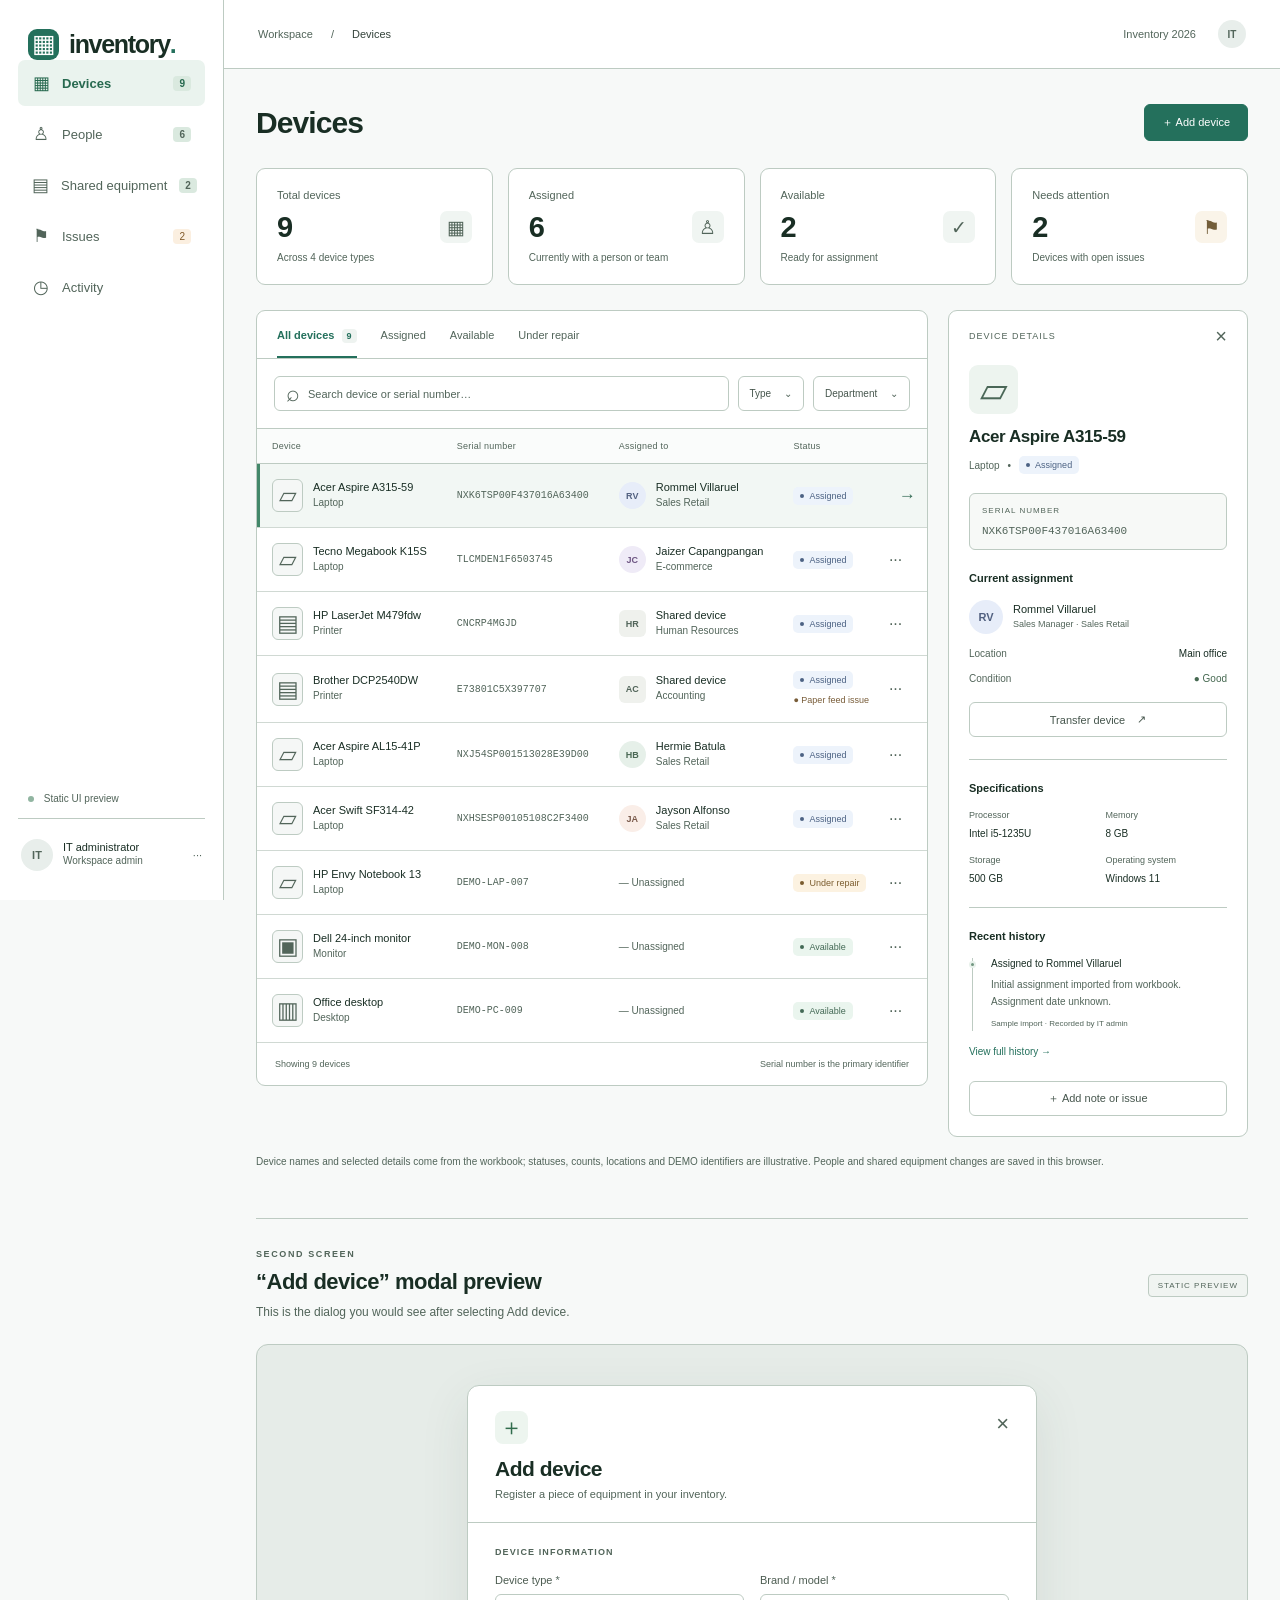
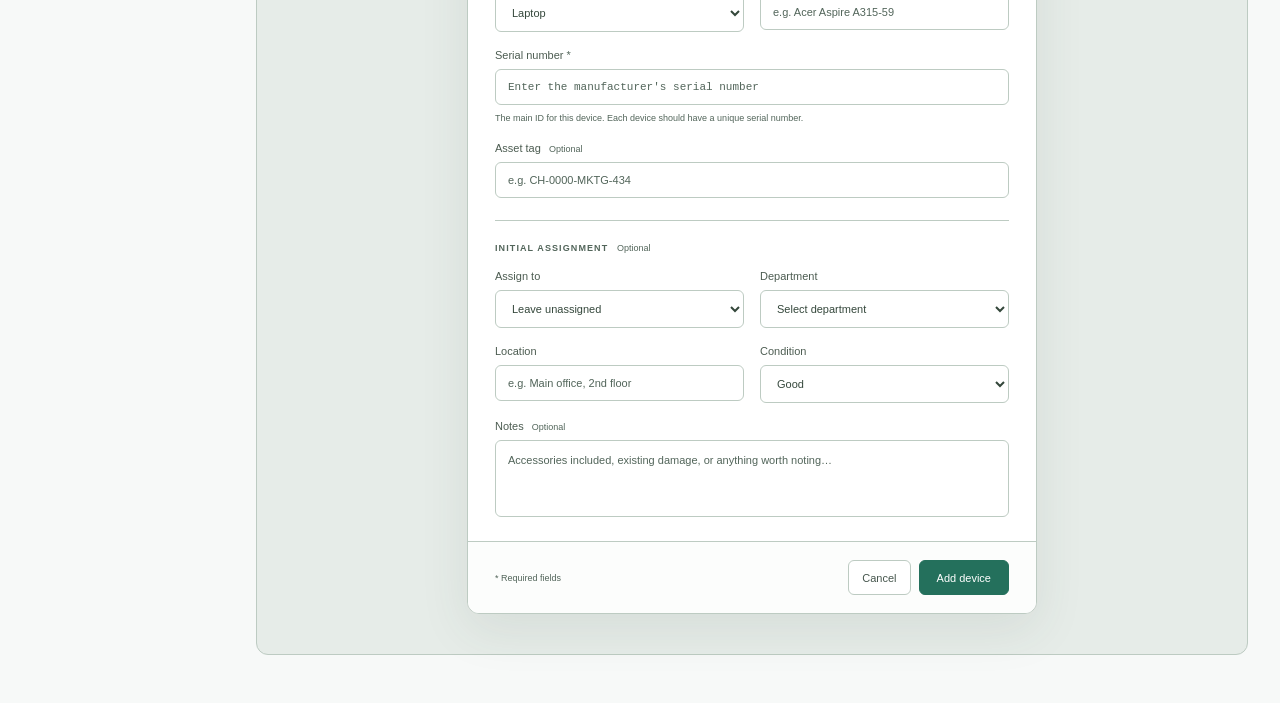
==== index.html @ c23efdb1 "first commit" ====
<!doctype html>
<html lang="en">
<head>
  <meta charset="utf-8">
  <meta name="viewport" content="width=device-width, initial-scale=1">
  <title>Inventory — UI mockup</title>
  <link rel="stylesheet" href="styles.css">
  <link rel="stylesheet" href="v2.css">
  <style>
    .nav-item{width:100%;border:0;background:transparent;text-align:left;font:inherit;cursor:pointer}.nav-item.active{background:#eaf3ee}.app-view[hidden]{display:none!important}.interactive{cursor:pointer}.person-card{cursor:pointer}.person-card:hover{background:#f7faf8}.directory-filters button{border:0;background:transparent;cursor:pointer}.person-workspace .tab{border:0;background:transparent;font:inherit;cursor:pointer}.equipment-table td{vertical-align:middle}.shared-page .inventory-panel{margin-top:20px}.shared-intro{display:flex;align-items:center;justify-content:space-between;gap:20px;margin-bottom:22px}.shared-intro h1{margin-bottom:6px}.shared-intro p{font-size:12px;color:var(--muted)}.toast{position:fixed;right:24px;bottom:24px;background:#193a2b;color:white;border-radius:8px;padding:12px 18px;box-shadow:0 8px 24px #182c2229;z-index:50}.modal-backdrop{position:fixed;inset:0;background:#14251c88;display:grid;place-items:center;padding:20px;z-index:40;overflow:auto}.modal-backdrop[hidden]{display:none}.modal-backdrop .modal{max-height:calc(100vh - 40px);overflow:auto}.modal select,.modal input,.modal textarea{color:#34473b}.empty-state{padding:38px;text-align:center;color:var(--muted);font-size:12px}.people-version .stats{margin-bottom:25px}.equipment-row-actions{white-space:nowrap}.person-workspace .bundle-heading{min-height:57px}@media(max-width:600px){.shared-intro{align-items:flex-start;flex-wrap:wrap}.modal-backdrop{padding:10px}.toast{left:16px;right:16px;bottom:16px;text-align:center}}
  </style>
</head>
<body>
  <div class="app-shell">
    <aside class="sidebar">
      <div class="brand"><span class="brand-icon">▦</span> inventory<span class="brand-dot">.</span></div>
      <nav aria-label="Mock navigation">
        <button class="nav-item active" data-view="devices"><span>▦</span> Devices <b>9</b></button>
        <button class="nav-item" data-view="people"><span>♙</span> People <b id="nav-people-count">6</b></button>
        <button class="nav-item" data-view="shared"><span>▤</span> Shared equipment <b>2</b></button>
        <button class="nav-item" data-view="issues"><span>⚑</span> Issues <i>2</i></button>
        <button class="nav-item" data-view="activity"><span>◷</span> Activity</button>
      </nav>
      <div class="sidebar-bottom"><div class="preview-badge"><span></span> Static UI preview</div><div class="profile"><span class="avatar">IT</span><div>IT administrator<small>Workspace admin</small></div><span class="ellipsis">···</span></div></div>
    </aside>

    <main>
      <header class="topbar"><span>Workspace <span class="slash">/</span> <strong id="breadcrumb">Devices</strong></span><span class="topbar-note">Inventory 2026 <span class="small-avatar">IT</span></span></header>
      <div class="page-content app-view" id="devices-view">
        <div class="page-heading"><div><h1>Devices</h1></div><button class="button primary" type="button">＋ Add device</button></div>

        <div class="stats">
          <div class="stat"><span>Total devices</span><strong>9 <span class="stat-icon">▦</span></strong><small>Across 4 device types</small></div>
          <div class="stat"><span>Assigned</span><strong>6 <span class="stat-icon">♙</span></strong><small>Currently with a person or team</small></div>
          <div class="stat"><span>Available</span><strong>2 <span class="stat-icon">✓</span></strong><small>Ready for assignment</small></div>
          <div class="stat"><span>Needs attention</span><strong>2 <span class="stat-icon attention">⚑</span></strong><small>Devices with open issues</small></div>
        </div>

        <div class="inventory-layout">
          <section class="inventory-panel" aria-label="Device inventory">
            <div class="panel-tabs"><span class="tab selected">All devices <b>9</b></span><span class="tab">Assigned</span><span class="tab">Available</span><span class="tab">Under repair</span></div>
            <div class="toolbar"><div class="search"><span>⌕</span><input aria-label="Search devices" placeholder="Search device or serial number…"></div><button class="button filter" type="button">Type <span>⌄</span></button><button class="button filter" type="button">Department <span>⌄</span></button></div>
            <div class="table-scroll"><table><thead><tr><th>Device</th><th>Serial number</th><th>Assigned to</th><th>Status</th><th></th></tr></thead><tbody>
              <tr class="selected-row"><td><div class="device-cell"><span class="device-icon">▱</span><div>Acer Aspire A315-59<small>Laptop</small></div></div></td><td class="serial">NXK6TSP00F437016A63400</td><td><div class="person-cell"><span class="person-avatar blue">RV</span><div>Rommel Villaruel<small>Sales Retail</small></div></div></td><td><span class="status assigned">Assigned</span></td><td class="row-arrow">→</td></tr>
              <tr><td><div class="device-cell"><span class="device-icon">▱</span><div>Tecno Megabook K15S<small>Laptop</small></div></div></td><td class="serial">TLCMDEN1F6503745</td><td><div class="person-cell"><span class="person-avatar purple">JC</span><div>Jaizer Capangpangan<small>E-commerce</small></div></div></td><td><span class="status assigned">Assigned</span></td><td class="more">···</td></tr>
              <tr><td><div class="device-cell"><span class="device-icon">▤</span><div>HP LaserJet M479fdw<small>Printer</small></div></div></td><td class="serial">CNCRP4MGJD</td><td><div class="person-cell"><span class="person-avatar neutral">HR</span><div>Shared device<small>Human Resources</small></div></div></td><td><span class="status assigned">Assigned</span></td><td class="more">···</td></tr>
              <tr><td><div class="device-cell"><span class="device-icon">▤</span><div>Brother DCP2540DW<small>Printer</small></div></div></td><td class="serial">E73801C5X397707</td><td><div class="person-cell"><span class="person-avatar neutral">AC</span><div>Shared device<small>Accounting</small></div></div></td><td><span class="status assigned">Assigned</span><small class="issue-note">● Paper feed issue</small></td><td class="more">···</td></tr>
              <tr><td><div class="device-cell"><span class="device-icon">▱</span><div>Acer Aspire AL15-41P<small>Laptop</small></div></div></td><td class="serial">NXJ54SP001513028E39D00</td><td><div class="person-cell"><span class="person-avatar green">HB</span><div>Hermie Batula<small>Sales Retail</small></div></div></td><td><span class="status assigned">Assigned</span></td><td class="more">···</td></tr>
              <tr><td><div class="device-cell"><span class="device-icon">▱</span><div>Acer Swift SF314-42<small>Laptop</small></div></div></td><td class="serial">NXHSESP00105108C2F3400</td><td><div class="person-cell"><span class="person-avatar peach">JA</span><div>Jayson Alfonso<small>Sales Retail</small></div></div></td><td><span class="status assigned">Assigned</span></td><td class="more">···</td></tr>
              <tr><td><div class="device-cell"><span class="device-icon">▱</span><div>HP Envy Notebook 13<small>Laptop</small></div></div></td><td class="serial demo">DEMO-LAP-007</td><td class="unassigned">— Unassigned</td><td><span class="status repair">Under repair</span></td><td class="more">···</td></tr>
              <tr><td><div class="device-cell"><span class="device-icon">▣</span><div>Dell 24-inch monitor<small>Monitor</small></div></div></td><td class="serial demo">DEMO-MON-008</td><td class="unassigned">— Unassigned</td><td><span class="status available">Available</span></td><td class="more">···</td></tr>
              <tr><td><div class="device-cell"><span class="device-icon">▥</span><div>Office desktop<small>Desktop</small></div></div></td><td class="serial demo">DEMO-PC-009</td><td class="unassigned">— Unassigned</td><td><span class="status available">Available</span></td><td class="more">···</td></tr>
            </tbody></table></div>
            <div class="table-footer"><span>Showing 9 devices</span><span>Serial number is the primary identifier</span></div>
          </section>

          <aside class="detail-panel" aria-label="Selected device preview">
            <div class="detail-top"><span>DEVICE DETAILS</span><span>×</span></div>
            <div class="large-device-icon">▱</div><h2>Acer Aspire A315-59</h2><div class="detail-type">Laptop <span>•</span> <span class="status assigned">Assigned</span></div>
            <div class="serial-card"><span>SERIAL NUMBER</span><strong>NXK6TSP00F437016A63400</strong></div>
            <div class="detail-section"><h3>Current assignment</h3><div class="person-cell"><span class="person-avatar blue large">RV</span><div>Rommel Villaruel<small>Sales Manager · Sales Retail</small></div></div><div class="detail-meta"><span>Location</span><strong>Main office</strong></div><div class="detail-meta"><span>Condition</span><strong class="good-condition">● Good</strong></div><button class="button full" type="button">Transfer device <span>↗</span></button></div>
            <div class="detail-section"><h3>Specifications</h3><div class="specs"><div><span>Processor</span><strong>Intel i5-1235U</strong></div><div><span>Memory</span><strong>8 GB</strong></div><div><span>Storage</span><strong>500 GB</strong></div><div><span>Operating system</span><strong>Windows 11</strong></div></div></div>
            <div class="detail-section history"><h3>Recent history</h3><div class="timeline-item"><span class="timeline-dot"></span><strong>Assigned to Rommel Villaruel</strong><p>Initial assignment imported from workbook.<br>Assignment date unknown.</p><small>Sample import · Recorded by IT admin</small></div><button class="text-button" type="button">View full history →</button></div>
            <div class="detail-actions"><button class="button full" type="button">＋ Add note or issue</button></div>
          </aside>
        </div>
        <p class="mockup-note">Device names and selected details come from the workbook; statuses, counts, locations and DEMO identifiers are illustrative. People and shared equipment changes are saved in this browser.</p>

        <section class="modal-preview" aria-labelledby="preview-heading">
          <div class="preview-heading"><div><div class="eyebrow">SECOND SCREEN</div><h2 id="preview-heading">“Add device” modal preview</h2><p>This is the dialog you would see after selecting Add device.</p></div><span class="preview-tag">STATIC PREVIEW</span></div>
          <div class="modal-stage">
            <section class="modal" role="dialog" aria-labelledby="modal-title">
              <div class="modal-header"><div><span class="modal-icon">＋</span><h2 id="modal-title">Add device</h2><p>Register a piece of equipment in your inventory.</p></div><button class="close-button" type="button" aria-label="Close preview">×</button></div>
              <div class="modal-body">
                <div class="form-section-label">DEVICE INFORMATION</div>
                <div class="field-row"><label>Device type <span class="required">*</span><select><option selected>Laptop</option><option>Desktop</option><option>Monitor</option><option>Printer</option><option>Keyboard</option><option>Mouse</option><option>Other</option></select></label><label>Brand / model <span class="required">*</span><input placeholder="e.g. Acer Aspire A315-59"></label></div>
                <label>Serial number <span class="required">*</span><input class="serial-input" placeholder="Enter the manufacturer's serial number"><small>The main ID for this device. Each device should have a unique serial number.</small></label>
                <label>Asset tag <span class="optional">Optional</span><input placeholder="e.g. CH-0000-MKTG-434"></label>
                <div class="form-divider"></div><div class="form-section-label">INITIAL ASSIGNMENT <span class="optional">Optional</span></div>
                <div class="field-row"><label>Assign to<select><option selected>Leave unassigned</option><option>Employee</option><option>Shared department device</option></select></label><label>Department<select><option selected>Select department</option><option>Human Resources</option><option>Accounting</option><option>Sales Retail</option><option>Marketing</option></select></label></div>
                <div class="field-row"><label>Location<input placeholder="e.g. Main office, 2nd floor"></label><label>Condition<select><option selected>Good</option><option>Needs attention</option><option>Faulty</option><option>Unknown</option></select></label></div>
                <label>Notes <span class="optional">Optional</span><textarea rows="3" placeholder="Accessories included, existing damage, or anything worth noting…"></textarea></label>
              </div>
              <div class="modal-footer"><span><span class="required">*</span> Required fields</span><div><button class="button" type="button">Cancel</button><button class="button primary" type="button">Add device</button></div></div>
            </section>
          </div>
        </section>
      </div>
      <div class="page-content app-view people-version" id="people-view" hidden>
        <div class="stats" id="people-stats"></div>
        <div class="people-layout">
          <section class="directory" aria-label="People directory">
            <div class="directory-heading"><h2>People</h2><span class="count-badge" id="people-count"></span><button class="button primary" id="add-person" type="button">＋ Add person</button></div>
            <div class="directory-search search"><span>⌕</span><input id="people-search" aria-label="Search people" placeholder="Search name or department…"></div>
            <div class="directory-filters"><button class="directory-filter selected" data-person-filter="all">All people</button><button class="directory-filter" data-person-filter="issues">With issues <b id="issue-count">0</b></button><select class="department-filter" id="department-filter" aria-label="Filter by department"><option value="">All departments</option></select></div>
            <div class="person-list" id="person-list"></div><div class="directory-footer" id="directory-footer"></div>
          </section>
          <section class="person-workspace" id="person-workspace" aria-labelledby="person-name"></section>
        </div>
        <div class="other-equipment interactive" role="button" tabindex="0" data-view-link="shared"><span class="other-icon">▦</span><div><strong>Equipment without an individual holder</strong><p>Shared printers belong to departments. Spare devices stay in the unassigned pool.</p></div><span class="other-count">2 shared <span>·</span> 3 unassigned &nbsp; →</span></div>
      </div>
      <div class="page-content app-view shared-page" id="shared-view" hidden>
        <div class="shared-intro"><div><h1>Shared equipment</h1><p>Equipment assigned to a department for team use.</p></div><button class="button primary" type="button" id="add-shared">＋ Add shared device</button></div>
        <div class="stats" id="shared-stats"></div>
        <section class="inventory-panel" aria-label="Shared equipment inventory"><div class="panel-tabs"><span class="tab selected">All shared equipment <b id="shared-total"></b></span><span class="tab">Printers</span></div><div class="toolbar"><div class="search"><span>⌕</span><input id="shared-search" aria-label="Search shared equipment" placeholder="Search device or serial number…"></div><select class="button filter" id="shared-department"><option value="">All departments</option></select></div><div class="table-scroll"><table><thead><tr><th>Device</th><th>Serial number</th><th>Department</th><th>Location</th><th>Status</th><th></th></tr></thead><tbody id="shared-table"></tbody></table></div><div class="table-footer"><span id="shared-footer"></span><span>Each shared item keeps its own serial number and history</span></div></section>
      </div>
      <div class="page-content app-view" id="issues-view" hidden><div class="page-heading"><div><h1>Issues</h1><p>Open equipment issues across the workspace.</p></div></div><section class="inventory-panel"><div class="table-scroll"><table><thead><tr><th>Device</th><th>Assigned to</th><th>Issue</th><th>Status</th></tr></thead><tbody id="issues-table"></tbody></table></div></section></div>
      <div class="page-content app-view" id="activity-view" hidden><div class="page-heading"><div><h1>Activity</h1><p>Recent changes recorded in this workspace.</p></div></div><section class="inventory-panel" style="padding:24px" id="activity-list"></section></div>
    </main>
  </div>
  <div class="modal-backdrop" id="dialog" hidden><section class="modal" role="dialog" aria-modal="true" aria-labelledby="dialog-title"><div class="modal-header"><div><span class="modal-icon">＋</span><h2 id="dialog-title"></h2><p id="dialog-subtitle"></p></div><button class="close-button" type="button" aria-label="Close">×</button></div><form id="dialog-form"><div class="modal-body" id="dialog-fields"></div><div class="modal-footer"><span><span class="required">*</span> Required fields</span><div><button class="button cancel-dialog" type="button">Cancel</button><button class="button primary" id="dialog-submit" type="submit">Save</button></div></div></form></section></div>
  <div class="toast" id="toast" hidden></div>
  <script>
  (()=>{
    const seed=[
      {id:'p1',name:'Sharina Joy Tuazon',role:'Graphic Artist',department:'Sales Food Service',location:'Main office',devices:[{name:'Desktop system unit',type:'Desktop',serial:'DEMO-PC-001',tag:'CH-0000-MKTG-434',condition:'Good',spec:'Intel i7-10700 · 32 GB RAM · 1.5 TB'},{name:'View Plus monitor',type:'Monitor',serial:'DEMO-MON-001',tag:'CH-0000-MKTG-396',condition:'Good',spec:'18-inch · Primary display'},{name:'View Plus monitor',type:'Monitor',serial:'DEMO-MON-002',tag:'CH-0000-MKTG-436',condition:'Good',spec:'18-inch · Second display'},{name:'A4Tech keyboard',type:'Keyboard',serial:'DEMO-KB-001',tag:'CH-0000-MKTG-438',condition:'Good',spec:'Workstation accessory'},{name:'A4Tech mouse',type:'Mouse',serial:'DEMO-MOUSE-001',tag:'CH-0000-MKTG-204',condition:'Good',spec:'Workstation accessory'}],notes:[{title:'Dual-monitor setup',body:'Keep both displays with the design workstation when transferring the full setup.'}],history:['Design workstation assigned · 5 devices recorded under Sharina’s care. Imported assignment; original date unknown.']},
      {id:'p2',name:'Lea Kempis',role:'Marketing Assoc',department:'Sales Food Service',location:'Main office',devices:[{name:'Desktop system unit',type:'Desktop',serial:'DEMO-PC-002',condition:'Good',spec:'Desktop workstation'},{name:'View Plus monitor',type:'Monitor',serial:'DEMO-MON-003',condition:'Good',spec:'Primary display'},{name:'View Plus monitor',type:'Monitor',serial:'DEMO-MON-004',condition:'Good',spec:'Second display'}],notes:[],history:[]},
      {id:'p3',name:'Rommel Villaruel',role:'Sales Manager',department:'Sales Retail',location:'Main office',devices:[{name:'Acer Aspire A315-59',type:'Laptop',serial:'NXK6TSP00F437016A63400',condition:'Good',spec:'Intel i5-1235U · 8 GB · 500 GB'}],notes:[],history:['Acer Aspire A315-59 assigned · Assignment date unknown.']},
      {id:'p4',name:'Jaizer Capangpangan',role:'',department:'E-commerce',location:'Main office',devices:[{name:'Tecno Megabook K15S',type:'Laptop',serial:'TLCMDEN1F6503745',condition:'Needs attention',spec:'Laptop'}],notes:[],history:[]},
      {id:'p5',name:'Hermie Batula',role:'',department:'Sales Retail',location:'Main office',devices:[{name:'Acer Aspire AL15-41P',type:'Laptop',serial:'NXJ54SP001513028E39D00',condition:'Good',spec:'Laptop'},{name:'A4Tech mouse',type:'Mouse',serial:'DEMO-MOUSE-005',condition:'Needs attention',spec:'Workstation accessory'}],notes:[],history:[]},
      {id:'p6',name:'Gina Marie Ponze',role:'',department:'Sales Food Service',location:'Main office',devices:[],notes:[],history:[]}
    ];
    let state;try{state=JSON.parse(localStorage.getItem('inventory-ui-state'))||{people:seed,shared:[{name:'HP LaserJet M479fdw',type:'Printer',serial:'CNCRP4MGJD',department:'Human Resources',location:'Main office',condition:'Good'},{name:'Brother DCP2540DW',type:'Printer',serial:'E73801C5X397707',department:'Accounting',location:'Main office',condition:'Needs attention',issue:'Paper feed issue'}],activity:[]}}catch{state={people:seed,shared:[],activity:[]}};
    const $=s=>document.querySelector(s), esc=s=>String(s||'').replace(/[&<>"']/g,c=>({'&':'&amp;','<':'&lt;','>':'&gt;','"':'&quot;',"'":'&#39;'}[c])), initials=n=>n.split(/\s+/).map(x=>x[0]).join('').slice(0,2).toUpperCase(), colors=['purple','blue','green','peach','blue','neutral'];let selected=state.people[0]?.id||null, tab='Equipment', issueFilter=false;
    function save(){localStorage.setItem('inventory-ui-state',JSON.stringify(state))}function log(msg){state.activity.unshift(msg);state.activity=state.activity.slice(0,30);save()}function notify(msg){const t=$('#toast');t.textContent=msg;t.hidden=false;clearTimeout(notify.timer);notify.timer=setTimeout(()=>t.hidden=true,2600)}
    function go(name){document.querySelectorAll('.app-view').forEach(v=>v.hidden=v.id!==name+'-view');document.querySelectorAll('.nav-item').forEach(n=>n.classList.toggle('active',n.dataset.view===name));$('#breadcrumb').textContent=({devices:'Devices',people:'People',shared:'Shared equipment',issues:'Issues',activity:'Activity'})[name]||name; if(name==='people')renderPeople();if(name==='shared')renderShared();if(name==='issues')renderIssues();if(name==='activity')renderActivity();}
    function stats(target,values){$(target).innerHTML=values.map(v=>`<div class="stat"><span>${v[0]}</span><strong>${v[1]} <span class="stat-icon">${v[2]}</span></strong><small>${v[3]}</small></div>`).join('')}
    function current(){return state.people.find(p=>p.id===selected)||state.people[0]}
    function renderPeople(){const all=state.people,issues=all.filter(p=>p.devices.some(d=>d.condition==='Needs attention'||d.issue)).length,assigned=all.filter(p=>p.devices.length).length;stats('#people-stats',[['People',all.length,'♙','In this sample directory'],['With equipment',assigned,'✓',`${all.reduce((n,p)=>n+p.devices.length,0)} devices assigned to people`],['Without equipment',all.length-assigned,'▦','Ready for an initial assignment'],['Open issues',issues,'⚑','Across people’s devices']]);$('#people-count').textContent=all.length;$('#nav-people-count').textContent=all.length;$('#issue-count').textContent=issues;
      const departments=[...new Set(all.map(p=>p.department).filter(Boolean))],df=$('#department-filter'),old=df.value;df.innerHTML='<option value="">All departments</option>'+departments.map(d=>`<option>${esc(d)}</option>`).join('');df.value=departments.includes(old)?old:'';
      const q=$('#people-search').value.toLowerCase(),list=all.filter(p=>(!issueFilter||p.devices.some(d=>d.condition==='Needs attention'||d.issue))&&(!df.value||p.department===df.value)&&(`${p.name} ${p.department} ${p.role}`.toLowerCase().includes(q)));$('#person-list').innerHTML=list.length?list.map(p=>{const i=all.indexOf(p),issue=p.devices.some(d=>d.condition==='Needs attention'||d.issue),summary=p.devices.length?`${p.devices[0].type}${p.devices.length>1?' + equipment':''}`:'No equipment assigned';return `<div class="person-card ${p.id===selected?'chosen':''}" data-person="${esc(p.id)}"><span class="person-avatar ${colors[i%colors.length]}">${esc(initials(p.name))}</span><div class="person-summary"><strong>${esc(p.name)}</strong><small>${esc([p.role,p.department].filter(Boolean).join(' · '))}</small><div class="person-equipment ${p.devices.length?'':'no-equipment'}"><span>${esc(summary)}</span>${p.devices.length?`<span>${p.devices.length} ${p.devices.length===1?'device':'devices'}</span>`:''}</div>${issue?'<small class="person-issue">● Open issue</small>':''}</div>${p.id===selected?'<span class="selection-arrow">→</span>':''}</div>`}).join(''):'<div class="empty-state">No people match your search.</div>';$('#directory-footer').innerHTML=`Showing ${list.length} people <span>${df.value?esc(df.value):'All departments'}</span>`;renderProfile()}
    function renderProfile(){const p=current(),el=$('#person-workspace');if(!p){el.innerHTML='<div class="empty-state">Add a person to get started.</div>';return}const i=state.people.indexOf(p),issues=p.devices.filter(d=>d.condition==='Needs attention'||d.issue),devices=p.devices;let panel='';if(tab==='Equipment')panel=`<div class="equipment-heading"><div><h3>Current equipment</h3><p>Everything currently in ${esc(p.name.split(' ')[0])}’s care.</p></div><button type="button" class="button primary" data-action="add-device">＋ Add device</button></div>${devices.length?`<div class="bundle-heading"><span class="bundle-icon">▦</span><div><strong>${devices.length>1?'Assigned equipment':'Individual device'}</strong><small>${devices.length} individual ${devices.length===1?'device':'devices'} · each tracked separately</small></div><button class="text-button" data-action="transfer">Transfer setup ↗</button></div><div class="table-scroll"><table class="equipment-table"><thead><tr><th>Device</th><th>Serial number / main ID</th><th>Condition</th><th></th></tr></thead><tbody>${devices.map((d,j)=>`<tr><td><div class="device-cell"><span class="device-icon">${d.type==='Laptop'?'▱':d.type==='Monitor'?'▣':'▤'}</span><div>${esc(d.name)}<small>${esc(d.spec||d.type)}</small></div></div></td><td class="serial">${esc(d.serial)}<small>${d.tag?'Tag: '+esc(d.tag):''}</small></td><td><span class="status ${d.condition==='Good'?'available':'repair'}">${esc(d.condition)}</span></td><td class="more equipment-row-actions"><button class="text-button" data-action="device-menu" data-index="${j}">···</button></td></tr>`).join('')}</tbody></table></div>`:'<div class="empty-state">No equipment assigned yet. Add a device to record a handover.</div>'}<div class="equipment-footnote">Each item keeps its own serial number and history, even when grouped in a setup.</div>`;else if(tab==='Handover history')panel=`<div class="equipment-heading"><div><h3>Handover history</h3><p>Assignment changes recorded for ${esc(p.name)}.</p></div></div><div class="equipment-footnote">${p.history.length?p.history.map(x=>`<div class="timeline-item" style="margin:14px 0"><span class="timeline-dot"></span><strong>${esc(x.split(' · ')[0])}</strong><p>${esc(x.split(' · ').slice(1).join(' · '))}</p><small>Recorded by IT administrator</small></div>`).join(''):'No handovers recorded yet.'}</div>`;else panel=`<div class="equipment-heading"><div><h3>Notes & issues</h3><p>Keep helpful context with this person’s equipment.</p></div><button class="button" data-action="add-note">＋ Add note or issue</button></div>${p.notes.length?p.notes.map((n,j)=>`<div class="equipment-footnote"><strong>${esc(n.title)}</strong><p>${esc(n.body)}</p><button class="text-button" data-action="delete-note" data-index="${j}">Remove</button></div>`).join(''):'<div class="empty-state">No notes or open issues.</div>'}`;
      el.innerHTML=`<header class="person-header"><div class="person-identity"><span class="person-avatar ${colors[i%colors.length]} hero-avatar">${esc(initials(p.name))}</span><div><div class="eyebrow">SELECTED PERSON</div><h2 id="person-name">${esc(p.name)}</h2><p>${esc(p.role||'Team member')} <span>·</span> ${esc(p.department||'No department')}</p></div></div><button class="button" data-action="edit-person">Edit profile</button></header><div class="person-overview"><div><span>Assigned devices</span><strong>${devices.length}</strong></div><div><span>Open issues</span><strong>${issues.length} <small>${issues.length?'Needs attention':'All clear'}</small></strong></div><div><span>Location</span><strong class="location-value">${esc(p.location||'Not set')}</strong></div></div><div class="panel-tabs"><button class="tab ${tab==='Equipment'?'selected':''}" data-tab="Equipment">Equipment <b>${devices.length}</b></button><button class="tab ${tab==='Handover history'?'selected':''}" data-tab="Handover history">Handover history</button><button class="tab ${tab==='Notes & issues'?'selected':''}" data-tab="Notes & issues">Notes & issues</button></div>${panel}`}
    function dialog(title,subtitle,fields,submit,label='Save'){ $('#dialog-title').textContent=title;$('#dialog-subtitle').textContent=subtitle;$('#dialog-fields').innerHTML=fields;$('#dialog-submit').textContent=label;$('#dialog').hidden=false;$('#dialog-form').onsubmit=e=>{e.preventDefault();const data=Object.fromEntries(new FormData(e.currentTarget));if(submit(data)!==false)$('#dialog').hidden=true;};setTimeout(()=>$('#dialog-fields input')?.focus(),10)}
    function addPerson(){dialog('Add person','Create a profile in the workspace.',`<div class="field-row"><label>Full name <span class="required">*</span><input name="name" required></label><label>Job title<input name="role"></label></div><div class="field-row"><label>Department<input name="department" required></label><label>Location<input name="location" value="Main office"></label></div>`,d=>{const p={id:'p'+Date.now(),name:d.name.trim(),role:d.role.trim(),department:d.department.trim(),location:d.location.trim(),devices:[],notes:[],history:[]};state.people.push(p);selected=p.id;log(`Person added · ${p.name}`);renderPeople();notify('Person added')},'Add person')}
    function editPerson(){const p=current();dialog('Edit profile','Update this person’s directory details.',`<div class="field-row"><label>Full name <span class="required">*</span><input name="name" required value="${esc(p.name)}"></label><label>Job title<input name="role" value="${esc(p.role)}"></label></div><div class="field-row"><label>Department<input name="department" required value="${esc(p.department)}"></label><label>Location<input name="location" value="${esc(p.location)}"></label></div>`,d=>{Object.assign(p,{name:d.name.trim(),role:d.role.trim(),department:d.department.trim(),location:d.location.trim()});log(`Profile updated · ${p.name}`);renderPeople();notify('Profile updated')})}
    function addDevice(){const p=current();dialog('Add device',`Register and assign equipment to ${p.name}.`,`<div class="field-row"><label>Device type <span class="required">*</span><select name="type" required><option>Laptop</option><option>Desktop</option><option>Monitor</option><option>Printer</option><option>Keyboard</option><option>Mouse</option><option>Other</option></select></label><label>Brand / model <span class="required">*</span><input name="name" required placeholder="e.g. Dell P2425H"></label></div><label>Serial number <span class="required">*</span><input name="serial" required><small>Every device must have a unique serial number.</small></label><div class="field-row"><label>Asset tag<input name="tag"></label><label>Condition<select name="condition"><option>Good</option><option>Needs attention</option><option>Faulty</option><option>Unknown</option></select></label></div><div class="field-row"><label>Handover date<input name="date" type="date" value="${new Date().toISOString().slice(0,10)}" required></label><label>Equipment group<input name="group" placeholder="Optional group name"></label></div><label>Handover notes<textarea name="notes" rows="3"></textarea></label>`,d=>{if(state.people.some(x=>x.devices.some(v=>v.serial.toLowerCase()===d.serial.trim().toLowerCase()))||state.shared.some(x=>x.serial.toLowerCase()===d.serial.trim().toLowerCase())){notify('That serial number is already in use');return false}p.devices.push({name:d.name.trim(),type:d.type,serial:d.serial.trim(),tag:d.tag.trim(),condition:d.condition,spec:d.group||'Assigned equipment'});p.history.unshift(`${d.name.trim()} assigned · Handover date ${d.date}.${d.notes?' '+d.notes:''}`);log(`Device assigned · ${d.name.trim()} → ${p.name}`);renderPeople();notify('Device assigned to '+p.name)},'Add & assign device')}
    function renderShared(){const q=$('#shared-search').value.toLowerCase(),dep=$('#shared-department').value,deps=[...new Set(state.shared.map(x=>x.department))],sel=$('#shared-department');sel.innerHTML='<option value="">All departments</option>'+deps.map(x=>`<option>${esc(x)}</option>`).join('');if(deps.includes(dep))sel.value=dep;const rows=state.shared.filter(x=>(!dep||x.department===dep)&&`${x.name} ${x.serial} ${x.department}`.toLowerCase().includes(q));stats('#shared-stats',[['Shared devices',state.shared.length,'▤','Assigned to departments'],['Departments',deps.length,'⌂','Using shared equipment'],['Needs attention',state.shared.filter(x=>x.condition!=='Good').length,'⚑','Open equipment issues'],['Unassigned devices',3,'▦','Available in the device pool']]);$('#shared-total').textContent=state.shared.length;document.querySelector('[data-view="shared"] b').textContent=state.shared.length;$('#shared-table').innerHTML=rows.map((x,i)=>`<tr><td><div class="device-cell"><span class="device-icon">▤</span><div>${esc(x.name)}<small>${esc(x.type)}</small></div></div></td><td class="serial">${esc(x.serial)}</td><td>${esc(x.department)}</td><td>${esc(x.location)}</td><td><span class="status ${x.condition==='Good'?'available':'repair'}">${esc(x.condition)}</span>${x.issue?`<small class="issue-note">● ${esc(x.issue)}</small>`:''}</td><td><button class="text-button" data-shared-edit="${i}">Edit</button></td></tr>`).join('')||'<tr><td colspan="6" class="empty-state">No shared equipment matches your search.</td></tr>';$('#shared-footer').textContent=`Showing ${rows.length} shared devices`}
    function addShared(){dialog('Add shared device','Register department equipment.',`<div class="field-row"><label>Device type <span class="required">*</span><select name="type"><option>Printer</option><option>Monitor</option><option>Desktop</option><option>Other</option></select></label><label>Brand / model <span class="required">*</span><input name="name" required></label></div><label>Serial number <span class="required">*</span><input name="serial" required></label><div class="field-row"><label>Department <span class="required">*</span><input name="department" required></label><label>Location<input name="location" value="Main office"></label></div><div class="field-row"><label>Condition<select name="condition"><option>Good</option><option>Needs attention</option><option>Faulty</option></select></label><label>Issue note<input name="issue"></label></div>`,d=>{if(state.shared.some(x=>x.serial.toLowerCase()===d.serial.trim().toLowerCase())||state.people.some(p=>p.devices.some(x=>x.serial.toLowerCase()===d.serial.trim().toLowerCase()))){notify('That serial number is already in use');return}state.shared.push({...d,name:d.name.trim(),serial:d.serial.trim(),department:d.department.trim(),location:d.location.trim()});log(`Shared device added · ${d.name}`);renderShared();notify('Shared device added')},'Add shared device')}
    function renderIssues(){const rows=[...state.people.flatMap(p=>p.devices.filter(d=>d.condition==='Needs attention'||d.issue).map(d=>({device:d.name,owner:p.name,issue:d.issue||'Condition needs attention'}))),...state.shared.filter(d=>d.condition!=='Good'||d.issue).map(d=>({device:d.name,owner:d.department,issue:d.issue||'Condition needs attention'}))];$('#issues-table').innerHTML=rows.map(x=>`<tr><td>${esc(x.device)}</td><td>${esc(x.owner)}</td><td>${esc(x.issue)}</td><td><span class="status repair">Open</span></td></tr>`).join('')||'<tr><td colspan="4" class="empty-state">No open issues.</td></tr>'}
    function renderActivity(){$('#activity-list').innerHTML=state.activity.length?state.activity.map(x=>`<div class="timeline-item" style="margin:10px 0"><span class="timeline-dot"></span><strong>${esc(x)}</strong><small>Just now · IT administrator</small></div>`).join(''):'<div class="empty-state">Activity will appear here as profiles and equipment are updated.</div>'}
    document.addEventListener('click',e=>{const nav=e.target.closest('[data-view]');if(nav){go(nav.dataset.view);return}const link=e.target.closest('[data-view-link]');if(link){go(link.dataset.viewLink);return}const person=e.target.closest('[data-person]');if(person){selected=person.dataset.person;tab='Equipment';renderPeople();return}const tabBtn=e.target.closest('[data-tab]');if(tabBtn){tab=tabBtn.dataset.tab;renderProfile();return}const f=e.target.closest('[data-person-filter]');if(f){issueFilter=f.dataset.personFilter==='issues';document.querySelectorAll('[data-person-filter]').forEach(x=>x.classList.toggle('selected',x===f));renderPeople();return}const action=e.target.closest('[data-action]')?.dataset.action;if(action==='edit-person')editPerson();if(action==='add-device')addDevice();if(action==='add-note'){const p=current();dialog('Add note or issue','Attach context to this person’s equipment.','<label>Title <span class="required">*</span><input name="title" required></label><label>Note <span class="required">*</span><textarea name="body" rows="4" required></textarea></label>',d=>{p.notes.push({title:d.title.trim(),body:d.body.trim()});log(`Note added · ${p.name}: ${d.title}`);renderPeople();notify('Note saved')},'Save note')}if(action==='delete-note'){const p=current();p.notes.splice(+e.target.closest('[data-index]').dataset.index,1);save();renderProfile()}if(action==='transfer'){const p=current();if(p.devices.length&&!confirm(`Transfer all ${p.devices.length} devices out of ${p.name}’s care?`))return;const count=p.devices.length;p.history.unshift(`${count} device${count===1?'':'s'} transferred out · ${new Date().toLocaleDateString()}`);p.devices=[];log(`Equipment transferred out · ${p.name}`);renderPeople();notify('Equipment transferred')}if(action==='device-menu'){const p=current(),index=+e.target.closest('[data-index]').dataset.index,d=p.devices[index];if(confirm(`Transfer ${d.name} out of ${p.name}’s care?`)){p.history.unshift(`${d.name} transferred out · ${new Date().toLocaleDateString()}`);p.devices.splice(index,1);log(`Device transferred out · ${d.name} from ${p.name}`);renderPeople();notify('Device transferred')}}if(e.target.closest('#add-person'))addPerson();if(e.target.closest('#add-shared'))addShared();if(e.target.closest('.close-button')||e.target.closest('.cancel-dialog'))$('#dialog').hidden=true;if(e.target.closest('[data-shared-edit]')){const x=state.shared[+e.target.closest('[data-shared-edit]').dataset.sharedEdit];dialog('Edit shared equipment',x.name,`<div class="field-row"><label>Department<input name="department" required value="${esc(x.department)}"></label><label>Location<input name="location" value="${esc(x.location)}"></label></div><div class="field-row"><label>Condition<select name="condition"><option ${x.condition==='Good'?'selected':''}>Good</option><option ${x.condition==='Needs attention'?'selected':''}>Needs attention</option><option ${x.condition==='Faulty'?'selected':''}>Faulty</option></select></label><label>Issue note<input name="issue" value="${esc(x.issue||'')}"></label></div>`,d=>{Object.assign(x,d);log(`Shared equipment updated · ${x.name}`);renderShared();notify('Shared equipment updated')})}});
    $('#people-search').addEventListener('input',renderPeople);$('#department-filter').addEventListener('change',renderPeople);$('#shared-search').addEventListener('input',renderShared);$('#shared-department').addEventListener('change',renderShared);$('#dialog').addEventListener('click',e=>{if(e.target.id==='dialog')$('#dialog').hidden=true});document.addEventListener('keydown',e=>{if(e.key==='Escape')$('#dialog').hidden=true;if(e.target.matches('.other-equipment')&&(e.key==='Enter'||e.key===' '))go('shared')});
    renderPeople();
  })();
  </script>
</body>
</html>
---- styles.css ----
:root{font-family:Inter,"Segoe UI",Arial,sans-serif;color:var(--text);background:#f7f9f8;font-synthesis:none;--green:#24705c;--text:#192e24;--line:#bdcbc2;--line-soft:#d0d9d3;--muted:#52655a}
*{box-sizing:border-box}body{margin:0;font-size:13px}button,input,select,textarea{font:inherit}button{cursor:default}button:focus-visible,input:focus-visible,select:focus-visible,textarea:focus-visible{outline:2px solid #24705c;outline-offset:3px}button{white-space:nowrap}small{display:block;color:var(--muted);font-size:11px;line-height:1.6}h1,h2,h3,p{margin:0}.app-shell{display:flex;min-height:100vh}.sidebar{width:224px;flex-shrink:0;background:#fff;border-right:1px solid var(--line);padding:29px 18px;position:fixed;inset:0 auto 0 0;display:flex;flex-direction:column}.brand{font-size:25px;font-weight:700;letter-spacing:-1.3px;display:flex;align-items:center;padding:0 10px}.brand-icon{background:var(--green);color:white;border-radius:9px;width:31px;height:31px;font-size:25px;line-height:28px;text-align:center;margin-right:10px;letter-spacing:0}.brand-dot{color:var(--green)}.workspace{display:flex;align-items:center;gap:10px;margin:35px 5px 30px;font-size:11px;font-weight:600}.workspace-icon{display:grid;place-items:center;border:1px solid var(--line);background:#f6f8f7;width:32px;height:32px;border-radius:7px;color:var(--green)}.workspace small{font-weight:400;font-size:10px}.nav-label{font-size:9px;font-weight:600;color:var(--muted);letter-spacing:1.4px;padding:0 13px;margin-bottom:12px}.nav-item{display:flex;align-items:center;gap:12px;padding:12px 14px;margin-bottom:5px;border-radius:7px;color:var(--muted)}.nav-item>span{font-size:18px;width:18px;text-align:center}.nav-item.active{background:#eaf3ee;color:#27694f;font-weight:600}.nav-item b,.nav-item i{font-size:10px;font-style:normal;margin-left:auto;background:#dae9df;border-radius:4px;padding:2px 6px}.nav-item i{background:#fbefe0;color:#815927}.sidebar-bottom{margin-top:auto;padding-top:30px}.preview-badge{font-size:10px;color:var(--muted);padding:14px 10px}.preview-badge span{display:inline-block;width:6px;height:6px;border-radius:50%;background:#91b5a1;margin-right:7px}.profile{border-top:1px solid var(--line);padding:20px 3px 0;display:flex;gap:10px;align-items:center;font-size:11px}.avatar,.small-avatar{display:grid;place-items:center;background:#e8eeeb;color:var(--muted);border-radius:50%;font-weight:600}.avatar{width:32px;height:32px}.ellipsis{margin-left:auto;color:var(--muted)}.profile small{font-size:10px}main{margin-left:224px;width:calc(100% - 224px)}.topbar{height:69px;background:#fff;border-bottom:1px solid var(--line);padding:0 34px;display:flex;align-items:center;justify-content:space-between;font-size:11px;color:var(--muted)}.topbar strong{font-weight:500;color:#35443c}.slash{margin:0 15px;color:var(--muted)}.topbar-note{display:flex;align-items:center;gap:22px}.small-avatar{height:28px;width:28px;font-size:10px}.page-content{padding:35px 32px 48px;max-width:1640px;margin:auto}.page-heading{display:flex;justify-content:space-between;align-items:center;gap:20px;margin-bottom:27px}.eyebrow{font-size:9px;letter-spacing:1.6px;color:var(--muted);font-weight:600;margin-bottom:10px}h1{font-size:30px;letter-spacing:-.9px;font-weight:650}.page-heading p,.preview-heading p{font-size:12px;color:var(--muted);margin-top:8px;line-height:1.6}.button{border:1px solid var(--line);background:white;color:#46564d;border-radius:6px;padding:9px 13px;font-size:11px;font-weight:500;min-height:35px}.primary{background:var(--green);border-color:var(--green);color:white;padding:10px 17px}.stats{display:grid;grid-template-columns:repeat(4,1fr);gap:15px;margin-bottom:25px}.stat{background:white;border:1px solid var(--line);border-radius:9px;padding:18px 20px}.stat>span{font-size:11px;color:var(--muted)}.stat>strong{display:flex;align-items:center;justify-content:space-between;font-size:29px;font-weight:600;margin-top:9px;margin-bottom:7px;line-height:1}.stat-icon{font-size:19px;color:var(--muted);background:#f0f5f2;border-radius:7px;height:32px;width:32px;display:grid;place-items:center;font-weight:400}.stat-icon.attention{color:#735e3a;background:#faf4e9}.stat small{font-size:10px}.inventory-layout{display:grid;grid-template-columns:minmax(0,1fr) 300px;gap:20px;align-items:start}.inventory-panel,.detail-panel{background:white;border:1px solid var(--line);border-radius:9px;overflow:hidden}.panel-tabs{padding:0 20px;border-bottom:1px solid var(--line);display:flex;gap:24px}.tab{padding:18px 0 15px;font-size:11px;color:var(--muted);white-space:nowrap}.tab.selected{color:var(--green);border-bottom:2px solid var(--green);font-weight:600}.tab b{font-size:9px;background:#eef3f0;border-radius:4px;padding:2px 5px;margin-left:4px}.toolbar{padding:17px;display:flex;gap:9px}.search{display:flex;align-items:center;gap:8px;border:1px solid var(--line);border-radius:6px;padding:0 11px;flex:1;min-width:100px}.search>span{font-size:23px;color:var(--muted)}.search input{padding:10px 0;width:100%;border:0;outline:none;background:none;font-size:11px}.filter{font-size:10px;padding:8px 11px}.filter span{margin-left:10px;color:var(--muted)}.table-scroll{overflow-x:auto}table{border-collapse:collapse;width:100%;white-space:nowrap;text-align:left}th{background:#fafcfb;color:var(--muted);font-size:9px;letter-spacing:.25px;font-weight:500;padding:12px 15px;border-top:1px solid var(--line);border-bottom:1px solid var(--line)}td{padding:15px;border-bottom:1px solid var(--line-soft);font-size:11px}.device-cell,.person-cell{display:flex;align-items:center;gap:10px}.device-cell>div,.person-cell>div{font-weight:500}.device-cell small,.person-cell small{font-weight:400;font-size:10px;margin-top:2px}.device-icon{background:#f5f7f6;color:var(--muted);border:1px solid var(--line);border-radius:6px;width:31px;height:33px;display:grid;place-items:center;font-size:23px;flex-shrink:0}.serial{font-family:Consolas,"Courier New",monospace;font-size:10px;color:var(--muted)}.person-avatar{height:27px;width:27px;border-radius:50%;display:grid;place-items:center;font-size:9px;font-weight:600;flex-shrink:0}.blue{background:#e7edf9;color:#526180}.purple{background:#efebf7;color:#6f5784}.neutral{background:#eff1ed;color:var(--muted);border-radius:6px}.green{background:#e6f0e9;color:#4a6854}.peach{background:#faeee8;color:#7a5a4b}.status{font-size:9px;display:inline-flex;align-items:center;gap:5px;border-radius:5px;padding:4px 7px;font-weight:500}.status:before{content:"";width:4px;height:4px;border-radius:50%;background:currentColor}.assigned{background:#edf3fb;color:#4c6283}.available{background:#eaf5ee;color:#436955}.repair{background:#fcf2e1;color:#7a5c2e}.selected-row{background:#f2f7f4}.selected-row td:first-child{box-shadow:inset 3px 0 0 #43886a}.issue-note{color:#785c38;font-size:9px;margin-top:4px}.row-arrow{color:#346b55;font-size:17px}.more{color:var(--muted);font-size:16px;padding-left:5px}.unassigned{font-size:10px;color:var(--muted)}.table-footer{display:flex;justify-content:space-between;gap:15px;padding:16px 18px;font-size:9px;color:var(--muted)}.detail-panel{padding:20px}.detail-top{display:flex;justify-content:space-between;color:var(--muted);font-size:9px;letter-spacing:1px}.detail-top>span:last-child{font-size:20px;line-height:10px;letter-spacing:0}.large-device-icon{width:49px;height:49px;display:grid;place-items:center;font-size:36px;border-radius:9px;background:#edf4ef;color:#4a6757;margin:24px 0 13px}.detail-panel h2{font-size:17px;letter-spacing:-.4px}.detail-type{display:flex;align-items:center;gap:8px;color:var(--muted);font-size:10px;margin-top:9px}.serial-card{background:#f7f9f7;border:1px solid var(--line);border-radius:6px;padding:12px;margin-top:19px}.serial-card span{font-size:8px;color:var(--muted);letter-spacing:1px;display:block;margin-bottom:7px}.serial-card strong{font:11px Consolas,"Courier New",monospace;color:var(--muted);overflow-wrap:anywhere}.detail-section{border-bottom:1px solid var(--line);padding:22px 0}.detail-section h3{font-size:11px;font-weight:600;margin-bottom:16px}.large{height:34px;width:34px;font-size:11px}.detail-section .person-cell{font-size:11px}.detail-section .person-cell small{font-size:9px}.detail-meta{display:flex;justify-content:space-between;margin-top:14px;font-size:10px}.detail-meta span,.specs span{color:var(--muted)}.detail-meta strong{font-weight:500}.good-condition{color:#466951}.full{width:100%;display:flex;justify-content:center;align-items:center;gap:12px}.detail-section .full{margin-top:18px}.specs{display:grid;grid-template-columns:1fr 1fr;gap:15px}.specs span{display:block;font-size:9px;margin-bottom:5px}.specs strong{font-size:10px;font-weight:500}.timeline-item{position:relative;padding-left:18px;border-left:1px solid var(--line);margin-left:3px;font-size:10px}.timeline-dot{position:absolute;left:-4px;top:3px;height:7px;width:7px;background:#719680;border:2px solid #e8f1eb;border-radius:50%}.timeline-item strong{font-size:10px;font-weight:500}.timeline-item p{font-size:10px;color:var(--muted);line-height:1.7;margin-top:7px}.timeline-item small{font-size:8px;margin-top:8px}.text-button{border:0;background:none;color:var(--green);font-size:10px;padding:15px 0 0}.history{border:0;padding-bottom:18px}.detail-actions{padding-top:5px}.mockup-note{font-size:10px;color:var(--muted);line-height:1.7;margin-top:16px}.modal-preview{margin-top:48px;border-top:1px solid var(--line);padding-top:30px}.preview-heading{display:flex;justify-content:space-between;align-items:center;margin-bottom:22px}.preview-heading h2{font-size:22px;font-weight:600;letter-spacing:-.5px}.preview-tag{border:1px solid var(--line);background:#f0f4f1;color:var(--muted);padding:6px 9px;font-size:8px;letter-spacing:1px;border-radius:4px}.modal-stage{background:#e6ece8;background-image:radial-gradient(#d4dfd7 .7px,transparent .7px);background-size:12px 12px;border:1px solid var(--line);border-radius:12px;padding:40px 20px;display:flex;justify-content:center}.modal{width:570px;max-width:100%;border-radius:12px;background:white;box-shadow:0 15px 50px #314a3c18;border:1px solid var(--line);overflow:hidden}.modal-header{display:flex;justify-content:space-between;padding:25px 27px 22px;border-bottom:1px solid var(--line)}.modal-icon{width:33px;height:33px;background:#edf5ef;color:#316c4d;border-radius:8px;font-size:23px;display:grid;place-items:center;margin-bottom:13px}.modal-header h2{font-size:21px;letter-spacing:-.5px;font-weight:600}.modal-header p{color:var(--muted);font-size:11px;margin-top:7px}.close-button{border:0;background:none;color:var(--muted);font-size:22px;align-self:flex-start;padding:0}.modal-body{padding:24px 27px}.form-section-label{font-size:9px;letter-spacing:1.1px;color:var(--muted);font-weight:600;margin-bottom:17px}.field-row{display:grid;grid-template-columns:1fr 1fr;gap:16px}.modal label{display:block;font-size:11px;font-weight:500;margin-bottom:17px;color:#4c5c51}.required{color:var(--muted)}.optional{font-size:9px;color:var(--muted);font-weight:400;margin-left:5px;letter-spacing:0}.modal input,.modal select,.modal textarea{display:block;width:100%;border:1px solid var(--line);background:#fff;border-radius:6px;padding:11px 12px;margin-top:8px;color:var(--muted);font-size:11px;font-weight:400}.modal input::placeholder,.modal textarea::placeholder,.search input::placeholder{color:var(--muted)}.modal label small{font-size:9px;font-weight:400;margin-top:6px;line-height:1.6}.serial-input{font-family:Consolas,"Courier New",monospace}.form-divider{height:1px;background:var(--line);margin:22px 0}.modal textarea{resize:none;line-height:1.6}.modal-body>label:last-child{margin-bottom:0}.modal-footer{padding:18px 27px;display:flex;justify-content:space-between;align-items:center;border-top:1px solid var(--line);background:#fcfdfc}.modal-footer>span{font-size:9px;color:var(--muted)}.modal-footer>div{display:flex;gap:8px}
@media(min-width:1600px){td{padding-top:18px;padding-bottom:18px}.inventory-layout{grid-template-columns:minmax(0,1fr) 320px}}
@media(max-width:1250px){.sidebar{width:190px}.brand{font-size:23px}main{margin-left:190px;width:calc(100% - 190px)}.page-content{padding:28px 22px}.inventory-layout{grid-template-columns:minmax(0,1fr) 275px}.detail-panel{padding:17px}.stats{gap:10px}.stat{padding:16px}.panel-tabs{gap:18px;padding:0 15px}.toolbar{flex-wrap:wrap}.search{flex-basis:100%}}
@media(max-width:950px){.sidebar{width:170px;padding:24px 12px}.workspace{font-size:10px}.workspace small{font-size:9px}.brand{font-size:21px;padding:0 6px}.brand-icon{width:27px;height:27px;margin-right:8px}main{margin-left:170px;width:calc(100% - 170px)}.inventory-layout{grid-template-columns:1fr}.detail-panel{display:grid;grid-template-columns:1fr 1fr;column-gap:26px}.detail-top,.detail-panel>h2,.detail-type,.large-device-icon,.serial-card,.detail-actions{grid-column:1/-1}.detail-section{border:0}.history{grid-column:1/-1}.detail-actions{max-width:280px}.stats{grid-template-columns:repeat(2,1fr)}.topbar{padding:0 22px}.table-footer{flex-wrap:wrap}}
@media(max-width:600px){.sidebar{display:none}main{margin:0;width:100%}.topbar{height:55px;padding:0 18px}.topbar-note{gap:12px;font-size:10px}.page-content{padding:25px 16px}.page-heading{align-items:flex-start;gap:10px}.page-heading h1{font-size:26px}.page-heading p{max-width:220px;font-size:11px}.eyebrow{font-size:8px;letter-spacing:1px}.page-heading .button{padding:9px 11px}.stat{padding:14px}.stat small{font-size:9px}.panel-tabs{gap:17px;overflow:auto}.tab{font-size:10px}.detail-panel{display:block;padding:21px}.detail-section{border-bottom:1px solid var(--line)}.detail-actions{max-width:none;margin-top:15px}.preview-heading{gap:14px}.preview-heading h2{font-size:19px}.preview-tag{display:none}.modal-stage{padding:20px 10px}.modal-header,.modal-body{padding:22px 18px}.field-row{grid-template-columns:1fr;gap:0}.modal-footer{padding:17px 18px}.modal-header p{font-size:10px}.table-footer{font-size:8px}}
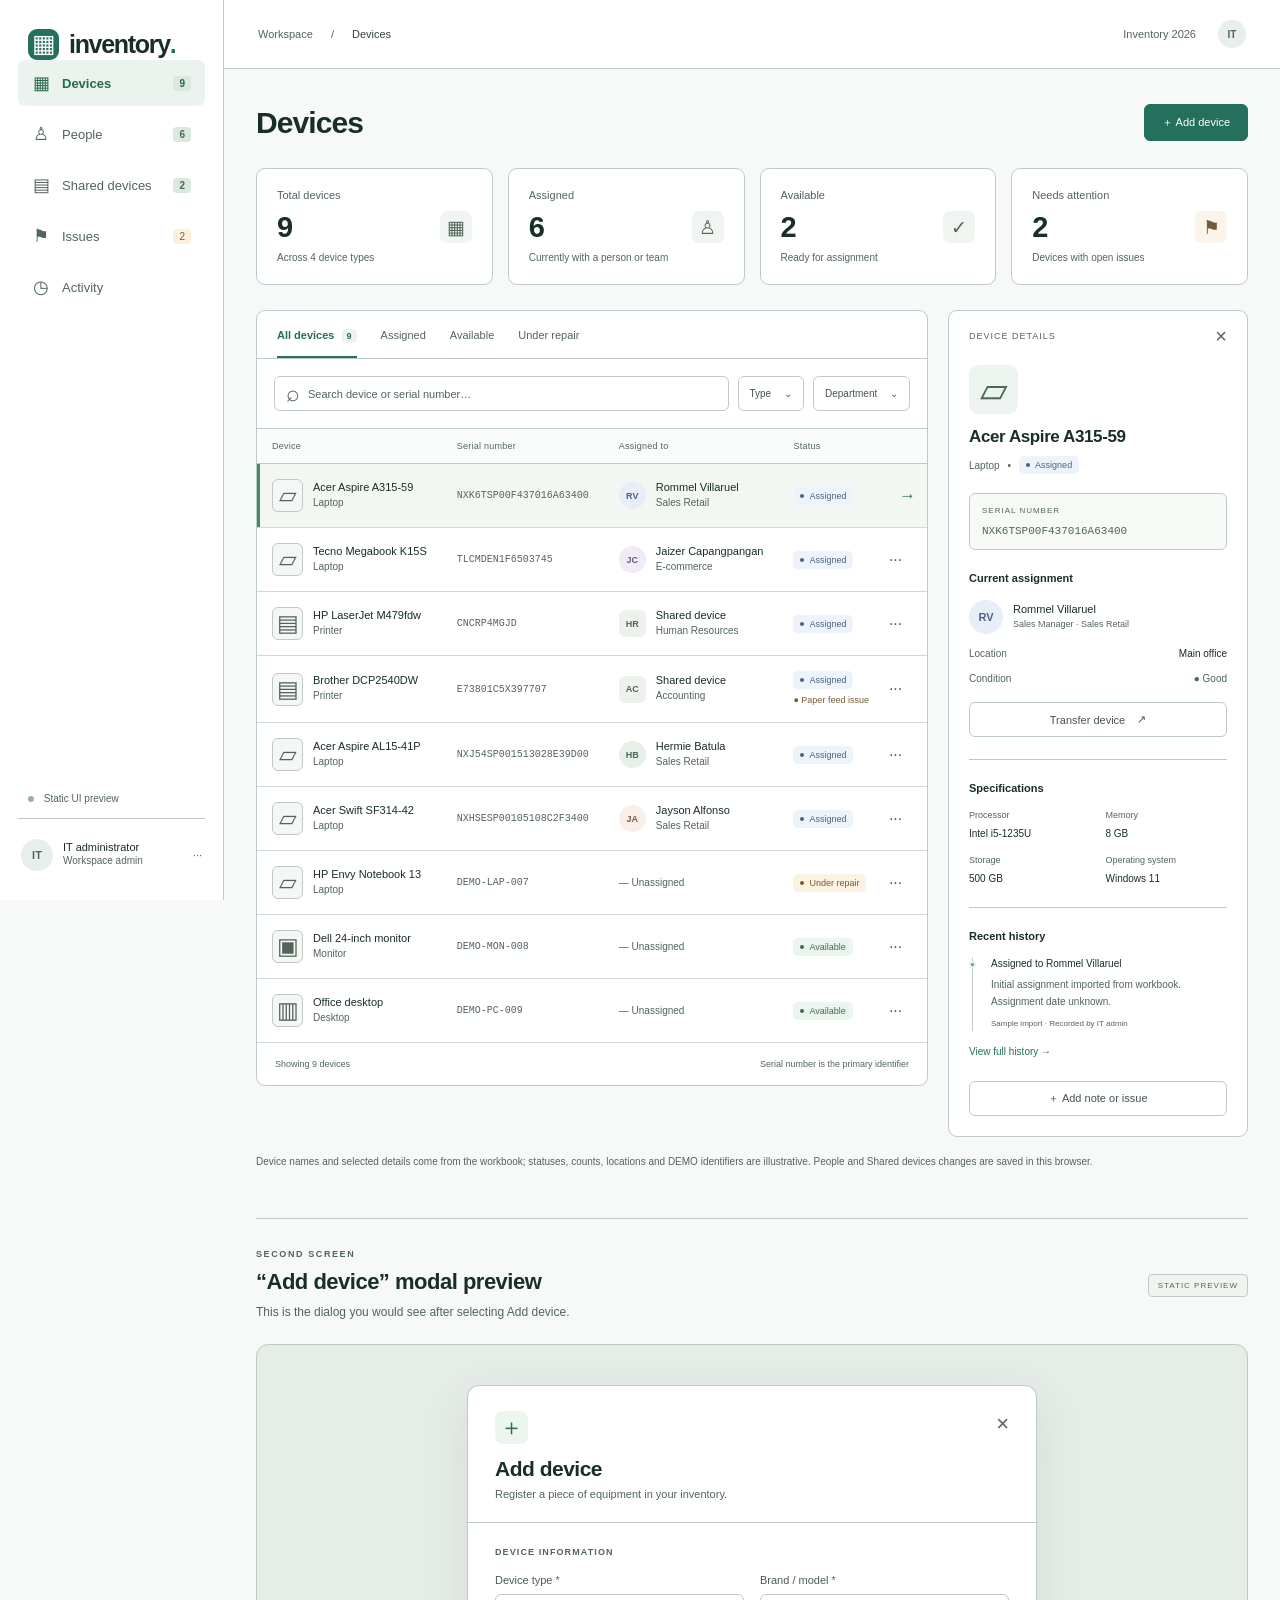
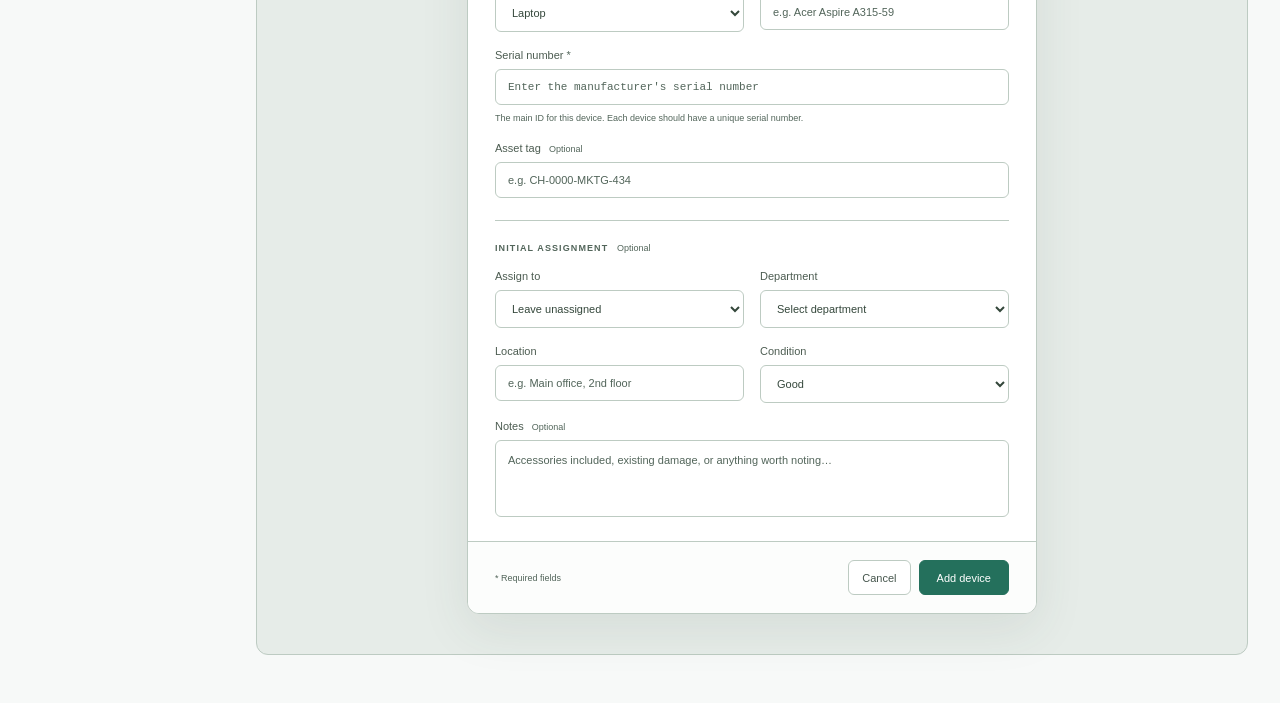
==== commit aaee1087: "feat(UI): EVERYTHING" ====
--- a/index.html
+++ b/index.html
@@ -17,7 +17,7 @@
       <nav aria-label="Mock navigation">
         <button class="nav-item active" data-view="devices"><span>▦</span> Devices <b>9</b></button>
         <button class="nav-item" data-view="people"><span>♙</span> People <b id="nav-people-count">6</b></button>
-        <button class="nav-item" data-view="shared"><span>▤</span> Shared equipment <b>2</b></button>
+        <button class="nav-item" data-view="shared"><span>▤</span> Shared devices <b>2</b></button>
         <button class="nav-item" data-view="issues"><span>⚑</span> Issues <i>2</i></button>
         <button class="nav-item" data-view="activity"><span>◷</span> Activity</button>
       </nav>
@@ -64,7 +64,7 @@
             <div class="detail-actions"><button class="button full" type="button">＋ Add note or issue</button></div>
           </aside>
         </div>
-        <p class="mockup-note">Device names and selected details come from the workbook; statuses, counts, locations and DEMO identifiers are illustrative. People and shared equipment changes are saved in this browser.</p>
+        <p class="mockup-note">Device names and selected details come from the workbook; statuses, counts, locations and DEMO identifiers are illustrative. People and Shared devices changes are saved in this browser.</p>
 
         <section class="modal-preview" aria-labelledby="preview-heading">
           <div class="preview-heading"><div><div class="eyebrow">SECOND SCREEN</div><h2 id="preview-heading">“Add device” modal preview</h2><p>This is the dialog you would see after selecting Add device.</p></div><span class="preview-tag">STATIC PREVIEW</span></div>
@@ -100,9 +100,9 @@
         <div class="other-equipment interactive" role="button" tabindex="0" data-view-link="shared"><span class="other-icon">▦</span><div><strong>Equipment without an individual holder</strong><p>Shared printers belong to departments. Spare devices stay in the unassigned pool.</p></div><span class="other-count">2 shared <span>·</span> 3 unassigned &nbsp; →</span></div>
       </div>
       <div class="page-content app-view shared-page" id="shared-view" hidden>
-        <div class="shared-intro"><div><h1>Shared equipment</h1><p>Equipment assigned to a department for team use.</p></div><button class="button primary" type="button" id="add-shared">＋ Add shared device</button></div>
+        <div class="shared-intro"><div><h1>Shared devices</h1><p>Equipment assigned to a department for team use.</p></div><button class="button primary" type="button" id="add-shared">＋ Add shared device</button></div>
         <div class="stats" id="shared-stats"></div>
-        <section class="inventory-panel" aria-label="Shared equipment inventory"><div class="panel-tabs"><span class="tab selected">All shared equipment <b id="shared-total"></b></span><span class="tab">Printers</span></div><div class="toolbar"><div class="search"><span>⌕</span><input id="shared-search" aria-label="Search shared equipment" placeholder="Search device or serial number…"></div><select class="button filter" id="shared-department"><option value="">All departments</option></select></div><div class="table-scroll"><table><thead><tr><th>Device</th><th>Serial number</th><th>Department</th><th>Location</th><th>Status</th><th></th></tr></thead><tbody id="shared-table"></tbody></table></div><div class="table-footer"><span id="shared-footer"></span><span>Each shared item keeps its own serial number and history</span></div></section>
+        <section class="inventory-panel" aria-label="Shared devices inventory"><div class="panel-tabs"><span class="tab selected">All Shared devices <b id="shared-total"></b></span><span class="tab">Printers</span></div><div class="toolbar"><div class="search"><span>⌕</span><input id="shared-search" aria-label="Search Shared devices" placeholder="Search device or serial number…"></div><select class="button filter" id="shared-department"><option value="">All departments</option></select></div><div class="table-scroll"><table><thead><tr><th>Device</th><th>Serial number</th><th>Department</th><th>Location</th><th>Status</th><th></th></tr></thead><tbody id="shared-table"></tbody></table></div><div class="table-footer"><span id="shared-footer"></span><span>Each shared item keeps its own serial number and history</span></div></section>
       </div>
       <div class="page-content app-view" id="issues-view" hidden><div class="page-heading"><div><h1>Issues</h1><p>Open equipment issues across the workspace.</p></div></div><section class="inventory-panel"><div class="table-scroll"><table><thead><tr><th>Device</th><th>Assigned to</th><th>Issue</th><th>Status</th></tr></thead><tbody id="issues-table"></tbody></table></div></section></div>
       <div class="page-content app-view" id="activity-view" hidden><div class="page-heading"><div><h1>Activity</h1><p>Recent changes recorded in this workspace.</p></div></div><section class="inventory-panel" style="padding:24px" id="activity-list"></section></div>
@@ -123,7 +123,7 @@
     let state;try{state=JSON.parse(localStorage.getItem('inventory-ui-state'))||{people:seed,shared:[{name:'HP LaserJet M479fdw',type:'Printer',serial:'CNCRP4MGJD',department:'Human Resources',location:'Main office',condition:'Good'},{name:'Brother DCP2540DW',type:'Printer',serial:'E73801C5X397707',department:'Accounting',location:'Main office',condition:'Needs attention',issue:'Paper feed issue'}],activity:[]}}catch{state={people:seed,shared:[],activity:[]}};
     const $=s=>document.querySelector(s), esc=s=>String(s||'').replace(/[&<>"']/g,c=>({'&':'&amp;','<':'&lt;','>':'&gt;','"':'&quot;',"'":'&#39;'}[c])), initials=n=>n.split(/\s+/).map(x=>x[0]).join('').slice(0,2).toUpperCase(), colors=['purple','blue','green','peach','blue','neutral'];let selected=state.people[0]?.id||null, tab='Equipment', issueFilter=false;
     function save(){localStorage.setItem('inventory-ui-state',JSON.stringify(state))}function log(msg){state.activity.unshift(msg);state.activity=state.activity.slice(0,30);save()}function notify(msg){const t=$('#toast');t.textContent=msg;t.hidden=false;clearTimeout(notify.timer);notify.timer=setTimeout(()=>t.hidden=true,2600)}
-    function go(name){document.querySelectorAll('.app-view').forEach(v=>v.hidden=v.id!==name+'-view');document.querySelectorAll('.nav-item').forEach(n=>n.classList.toggle('active',n.dataset.view===name));$('#breadcrumb').textContent=({devices:'Devices',people:'People',shared:'Shared equipment',issues:'Issues',activity:'Activity'})[name]||name; if(name==='people')renderPeople();if(name==='shared')renderShared();if(name==='issues')renderIssues();if(name==='activity')renderActivity();}
+    function go(name){document.querySelectorAll('.app-view').forEach(v=>v.hidden=v.id!==name+'-view');document.querySelectorAll('.nav-item').forEach(n=>n.classList.toggle('active',n.dataset.view===name));$('#breadcrumb').textContent=({devices:'Devices',people:'People',shared:'Shared devices',issues:'Issues',activity:'Activity'})[name]||name; if(name==='people')renderPeople();if(name==='shared')renderShared();if(name==='issues')renderIssues();if(name==='activity')renderActivity();}
     function stats(target,values){$(target).innerHTML=values.map(v=>`<div class="stat"><span>${v[0]}</span><strong>${v[1]} <span class="stat-icon">${v[2]}</span></strong><small>${v[3]}</small></div>`).join('')}
     function current(){return state.people.find(p=>p.id===selected)||state.people[0]}
     function renderPeople(){const all=state.people,issues=all.filter(p=>p.devices.some(d=>d.condition==='Needs attention'||d.issue)).length,assigned=all.filter(p=>p.devices.length).length;stats('#people-stats',[['People',all.length,'♙','In this sample directory'],['With equipment',assigned,'✓',`${all.reduce((n,p)=>n+p.devices.length,0)} devices assigned to people`],['Without equipment',all.length-assigned,'▦','Ready for an initial assignment'],['Open issues',issues,'⚑','Across people’s devices']]);$('#people-count').textContent=all.length;$('#nav-people-count').textContent=all.length;$('#issue-count').textContent=issues;
@@ -135,11 +135,11 @@
     function addPerson(){dialog('Add person','Create a profile in the workspace.',`<div class="field-row"><label>Full name <span class="required">*</span><input name="name" required></label><label>Job title<input name="role"></label></div><div class="field-row"><label>Department<input name="department" required></label><label>Location<input name="location" value="Main office"></label></div>`,d=>{const p={id:'p'+Date.now(),name:d.name.trim(),role:d.role.trim(),department:d.department.trim(),location:d.location.trim(),devices:[],notes:[],history:[]};state.people.push(p);selected=p.id;log(`Person added · ${p.name}`);renderPeople();notify('Person added')},'Add person')}
     function editPerson(){const p=current();dialog('Edit profile','Update this person’s directory details.',`<div class="field-row"><label>Full name <span class="required">*</span><input name="name" required value="${esc(p.name)}"></label><label>Job title<input name="role" value="${esc(p.role)}"></label></div><div class="field-row"><label>Department<input name="department" required value="${esc(p.department)}"></label><label>Location<input name="location" value="${esc(p.location)}"></label></div>`,d=>{Object.assign(p,{name:d.name.trim(),role:d.role.trim(),department:d.department.trim(),location:d.location.trim()});log(`Profile updated · ${p.name}`);renderPeople();notify('Profile updated')})}
     function addDevice(){const p=current();dialog('Add device',`Register and assign equipment to ${p.name}.`,`<div class="field-row"><label>Device type <span class="required">*</span><select name="type" required><option>Laptop</option><option>Desktop</option><option>Monitor</option><option>Printer</option><option>Keyboard</option><option>Mouse</option><option>Other</option></select></label><label>Brand / model <span class="required">*</span><input name="name" required placeholder="e.g. Dell P2425H"></label></div><label>Serial number <span class="required">*</span><input name="serial" required><small>Every device must have a unique serial number.</small></label><div class="field-row"><label>Asset tag<input name="tag"></label><label>Condition<select name="condition"><option>Good</option><option>Needs attention</option><option>Faulty</option><option>Unknown</option></select></label></div><div class="field-row"><label>Handover date<input name="date" type="date" value="${new Date().toISOString().slice(0,10)}" required></label><label>Equipment group<input name="group" placeholder="Optional group name"></label></div><label>Handover notes<textarea name="notes" rows="3"></textarea></label>`,d=>{if(state.people.some(x=>x.devices.some(v=>v.serial.toLowerCase()===d.serial.trim().toLowerCase()))||state.shared.some(x=>x.serial.toLowerCase()===d.serial.trim().toLowerCase())){notify('That serial number is already in use');return false}p.devices.push({name:d.name.trim(),type:d.type,serial:d.serial.trim(),tag:d.tag.trim(),condition:d.condition,spec:d.group||'Assigned equipment'});p.history.unshift(`${d.name.trim()} assigned · Handover date ${d.date}.${d.notes?' '+d.notes:''}`);log(`Device assigned · ${d.name.trim()} → ${p.name}`);renderPeople();notify('Device assigned to '+p.name)},'Add & assign device')}
-    function renderShared(){const q=$('#shared-search').value.toLowerCase(),dep=$('#shared-department').value,deps=[...new Set(state.shared.map(x=>x.department))],sel=$('#shared-department');sel.innerHTML='<option value="">All departments</option>'+deps.map(x=>`<option>${esc(x)}</option>`).join('');if(deps.includes(dep))sel.value=dep;const rows=state.shared.filter(x=>(!dep||x.department===dep)&&`${x.name} ${x.serial} ${x.department}`.toLowerCase().includes(q));stats('#shared-stats',[['Shared devices',state.shared.length,'▤','Assigned to departments'],['Departments',deps.length,'⌂','Using shared equipment'],['Needs attention',state.shared.filter(x=>x.condition!=='Good').length,'⚑','Open equipment issues'],['Unassigned devices',3,'▦','Available in the device pool']]);$('#shared-total').textContent=state.shared.length;document.querySelector('[data-view="shared"] b').textContent=state.shared.length;$('#shared-table').innerHTML=rows.map((x,i)=>`<tr><td><div class="device-cell"><span class="device-icon">▤</span><div>${esc(x.name)}<small>${esc(x.type)}</small></div></div></td><td class="serial">${esc(x.serial)}</td><td>${esc(x.department)}</td><td>${esc(x.location)}</td><td><span class="status ${x.condition==='Good'?'available':'repair'}">${esc(x.condition)}</span>${x.issue?`<small class="issue-note">● ${esc(x.issue)}</small>`:''}</td><td><button class="text-button" data-shared-edit="${i}">Edit</button></td></tr>`).join('')||'<tr><td colspan="6" class="empty-state">No shared equipment matches your search.</td></tr>';$('#shared-footer').textContent=`Showing ${rows.length} shared devices`}
+    function renderShared(){const q=$('#shared-search').value.toLowerCase(),dep=$('#shared-department').value,deps=[...new Set(state.shared.map(x=>x.department))],sel=$('#shared-department');sel.innerHTML='<option value="">All departments</option>'+deps.map(x=>`<option>${esc(x)}</option>`).join('');if(deps.includes(dep))sel.value=dep;const rows=state.shared.filter(x=>(!dep||x.department===dep)&&`${x.name} ${x.serial} ${x.department}`.toLowerCase().includes(q));stats('#shared-stats',[['Shared devices',state.shared.length,'▤','Assigned to departments'],['Departments',deps.length,'⌂','Using Shared devices'],['Needs attention',state.shared.filter(x=>x.condition!=='Good').length,'⚑','Open equipment issues'],['Unassigned devices',3,'▦','Available in the device pool']]);$('#shared-total').textContent=state.shared.length;document.querySelector('[data-view="shared"] b').textContent=state.shared.length;$('#shared-table').innerHTML=rows.map((x,i)=>`<tr><td><div class="device-cell"><span class="device-icon">▤</span><div>${esc(x.name)}<small>${esc(x.type)}</small></div></div></td><td class="serial">${esc(x.serial)}</td><td>${esc(x.department)}</td><td>${esc(x.location)}</td><td><span class="status ${x.condition==='Good'?'available':'repair'}">${esc(x.condition)}</span>${x.issue?`<small class="issue-note">● ${esc(x.issue)}</small>`:''}</td><td><button class="text-button" data-shared-edit="${i}">Edit</button></td></tr>`).join('')||'<tr><td colspan="6" class="empty-state">No Shared devices matches your search.</td></tr>';$('#shared-footer').textContent=`Showing ${rows.length} shared devices`}
     function addShared(){dialog('Add shared device','Register department equipment.',`<div class="field-row"><label>Device type <span class="required">*</span><select name="type"><option>Printer</option><option>Monitor</option><option>Desktop</option><option>Other</option></select></label><label>Brand / model <span class="required">*</span><input name="name" required></label></div><label>Serial number <span class="required">*</span><input name="serial" required></label><div class="field-row"><label>Department <span class="required">*</span><input name="department" required></label><label>Location<input name="location" value="Main office"></label></div><div class="field-row"><label>Condition<select name="condition"><option>Good</option><option>Needs attention</option><option>Faulty</option></select></label><label>Issue note<input name="issue"></label></div>`,d=>{if(state.shared.some(x=>x.serial.toLowerCase()===d.serial.trim().toLowerCase())||state.people.some(p=>p.devices.some(x=>x.serial.toLowerCase()===d.serial.trim().toLowerCase()))){notify('That serial number is already in use');return}state.shared.push({...d,name:d.name.trim(),serial:d.serial.trim(),department:d.department.trim(),location:d.location.trim()});log(`Shared device added · ${d.name}`);renderShared();notify('Shared device added')},'Add shared device')}
     function renderIssues(){const rows=[...state.people.flatMap(p=>p.devices.filter(d=>d.condition==='Needs attention'||d.issue).map(d=>({device:d.name,owner:p.name,issue:d.issue||'Condition needs attention'}))),...state.shared.filter(d=>d.condition!=='Good'||d.issue).map(d=>({device:d.name,owner:d.department,issue:d.issue||'Condition needs attention'}))];$('#issues-table').innerHTML=rows.map(x=>`<tr><td>${esc(x.device)}</td><td>${esc(x.owner)}</td><td>${esc(x.issue)}</td><td><span class="status repair">Open</span></td></tr>`).join('')||'<tr><td colspan="4" class="empty-state">No open issues.</td></tr>'}
     function renderActivity(){$('#activity-list').innerHTML=state.activity.length?state.activity.map(x=>`<div class="timeline-item" style="margin:10px 0"><span class="timeline-dot"></span><strong>${esc(x)}</strong><small>Just now · IT administrator</small></div>`).join(''):'<div class="empty-state">Activity will appear here as profiles and equipment are updated.</div>'}
-    document.addEventListener('click',e=>{const nav=e.target.closest('[data-view]');if(nav){go(nav.dataset.view);return}const link=e.target.closest('[data-view-link]');if(link){go(link.dataset.viewLink);return}const person=e.target.closest('[data-person]');if(person){selected=person.dataset.person;tab='Equipment';renderPeople();return}const tabBtn=e.target.closest('[data-tab]');if(tabBtn){tab=tabBtn.dataset.tab;renderProfile();return}const f=e.target.closest('[data-person-filter]');if(f){issueFilter=f.dataset.personFilter==='issues';document.querySelectorAll('[data-person-filter]').forEach(x=>x.classList.toggle('selected',x===f));renderPeople();return}const action=e.target.closest('[data-action]')?.dataset.action;if(action==='edit-person')editPerson();if(action==='add-device')addDevice();if(action==='add-note'){const p=current();dialog('Add note or issue','Attach context to this person’s equipment.','<label>Title <span class="required">*</span><input name="title" required></label><label>Note <span class="required">*</span><textarea name="body" rows="4" required></textarea></label>',d=>{p.notes.push({title:d.title.trim(),body:d.body.trim()});log(`Note added · ${p.name}: ${d.title}`);renderPeople();notify('Note saved')},'Save note')}if(action==='delete-note'){const p=current();p.notes.splice(+e.target.closest('[data-index]').dataset.index,1);save();renderProfile()}if(action==='transfer'){const p=current();if(p.devices.length&&!confirm(`Transfer all ${p.devices.length} devices out of ${p.name}’s care?`))return;const count=p.devices.length;p.history.unshift(`${count} device${count===1?'':'s'} transferred out · ${new Date().toLocaleDateString()}`);p.devices=[];log(`Equipment transferred out · ${p.name}`);renderPeople();notify('Equipment transferred')}if(action==='device-menu'){const p=current(),index=+e.target.closest('[data-index]').dataset.index,d=p.devices[index];if(confirm(`Transfer ${d.name} out of ${p.name}’s care?`)){p.history.unshift(`${d.name} transferred out · ${new Date().toLocaleDateString()}`);p.devices.splice(index,1);log(`Device transferred out · ${d.name} from ${p.name}`);renderPeople();notify('Device transferred')}}if(e.target.closest('#add-person'))addPerson();if(e.target.closest('#add-shared'))addShared();if(e.target.closest('.close-button')||e.target.closest('.cancel-dialog'))$('#dialog').hidden=true;if(e.target.closest('[data-shared-edit]')){const x=state.shared[+e.target.closest('[data-shared-edit]').dataset.sharedEdit];dialog('Edit shared equipment',x.name,`<div class="field-row"><label>Department<input name="department" required value="${esc(x.department)}"></label><label>Location<input name="location" value="${esc(x.location)}"></label></div><div class="field-row"><label>Condition<select name="condition"><option ${x.condition==='Good'?'selected':''}>Good</option><option ${x.condition==='Needs attention'?'selected':''}>Needs attention</option><option ${x.condition==='Faulty'?'selected':''}>Faulty</option></select></label><label>Issue note<input name="issue" value="${esc(x.issue||'')}"></label></div>`,d=>{Object.assign(x,d);log(`Shared equipment updated · ${x.name}`);renderShared();notify('Shared equipment updated')})}});
+    document.addEventListener('click',e=>{const nav=e.target.closest('[data-view]');if(nav){go(nav.dataset.view);return}const link=e.target.closest('[data-view-link]');if(link){go(link.dataset.viewLink);return}const person=e.target.closest('[data-person]');if(person){selected=person.dataset.person;tab='Equipment';renderPeople();return}const tabBtn=e.target.closest('[data-tab]');if(tabBtn){tab=tabBtn.dataset.tab;renderProfile();return}const f=e.target.closest('[data-person-filter]');if(f){issueFilter=f.dataset.personFilter==='issues';document.querySelectorAll('[data-person-filter]').forEach(x=>x.classList.toggle('selected',x===f));renderPeople();return}const action=e.target.closest('[data-action]')?.dataset.action;if(action==='edit-person')editPerson();if(action==='add-device')addDevice();if(action==='add-note'){const p=current();dialog('Add note or issue','Attach context to this person’s equipment.','<label>Title <span class="required">*</span><input name="title" required></label><label>Note <span class="required">*</span><textarea name="body" rows="4" required></textarea></label>',d=>{p.notes.push({title:d.title.trim(),body:d.body.trim()});log(`Note added · ${p.name}: ${d.title}`);renderPeople();notify('Note saved')},'Save note')}if(action==='delete-note'){const p=current();p.notes.splice(+e.target.closest('[data-index]').dataset.index,1);save();renderProfile()}if(action==='transfer'){const p=current();if(p.devices.length&&!confirm(`Transfer all ${p.devices.length} devices out of ${p.name}’s care?`))return;const count=p.devices.length;p.history.unshift(`${count} device${count===1?'':'s'} transferred out · ${new Date().toLocaleDateString()}`);p.devices=[];log(`Equipment transferred out · ${p.name}`);renderPeople();notify('Equipment transferred')}if(action==='device-menu'){const p=current(),index=+e.target.closest('[data-index]').dataset.index,d=p.devices[index];if(confirm(`Transfer ${d.name} out of ${p.name}’s care?`)){p.history.unshift(`${d.name} transferred out · ${new Date().toLocaleDateString()}`);p.devices.splice(index,1);log(`Device transferred out · ${d.name} from ${p.name}`);renderPeople();notify('Device transferred')}}if(e.target.closest('#add-person'))addPerson();if(e.target.closest('#add-shared'))addShared();if(e.target.closest('.close-button')||e.target.closest('.cancel-dialog'))$('#dialog').hidden=true;if(e.target.closest('[data-shared-edit]')){const x=state.shared[+e.target.closest('[data-shared-edit]').dataset.sharedEdit];dialog('Edit Shared devices',x.name,`<div class="field-row"><label>Department<input name="department" required value="${esc(x.department)}"></label><label>Location<input name="location" value="${esc(x.location)}"></label></div><div class="field-row"><label>Condition<select name="condition"><option ${x.condition==='Good'?'selected':''}>Good</option><option ${x.condition==='Needs attention'?'selected':''}>Needs attention</option><option ${x.condition==='Faulty'?'selected':''}>Faulty</option></select></label><label>Issue note<input name="issue" value="${esc(x.issue||'')}"></label></div>`,d=>{Object.assign(x,d);log(`Shared devices updated · ${x.name}`);renderShared();notify('Shared devices updated')})}});
     $('#people-search').addEventListener('input',renderPeople);$('#department-filter').addEventListener('change',renderPeople);$('#shared-search').addEventListener('input',renderShared);$('#shared-department').addEventListener('change',renderShared);$('#dialog').addEventListener('click',e=>{if(e.target.id==='dialog')$('#dialog').hidden=true});document.addEventListener('keydown',e=>{if(e.key==='Escape')$('#dialog').hidden=true;if(e.target.matches('.other-equipment')&&(e.key==='Enter'||e.key===' '))go('shared')});
     renderPeople();
   })();
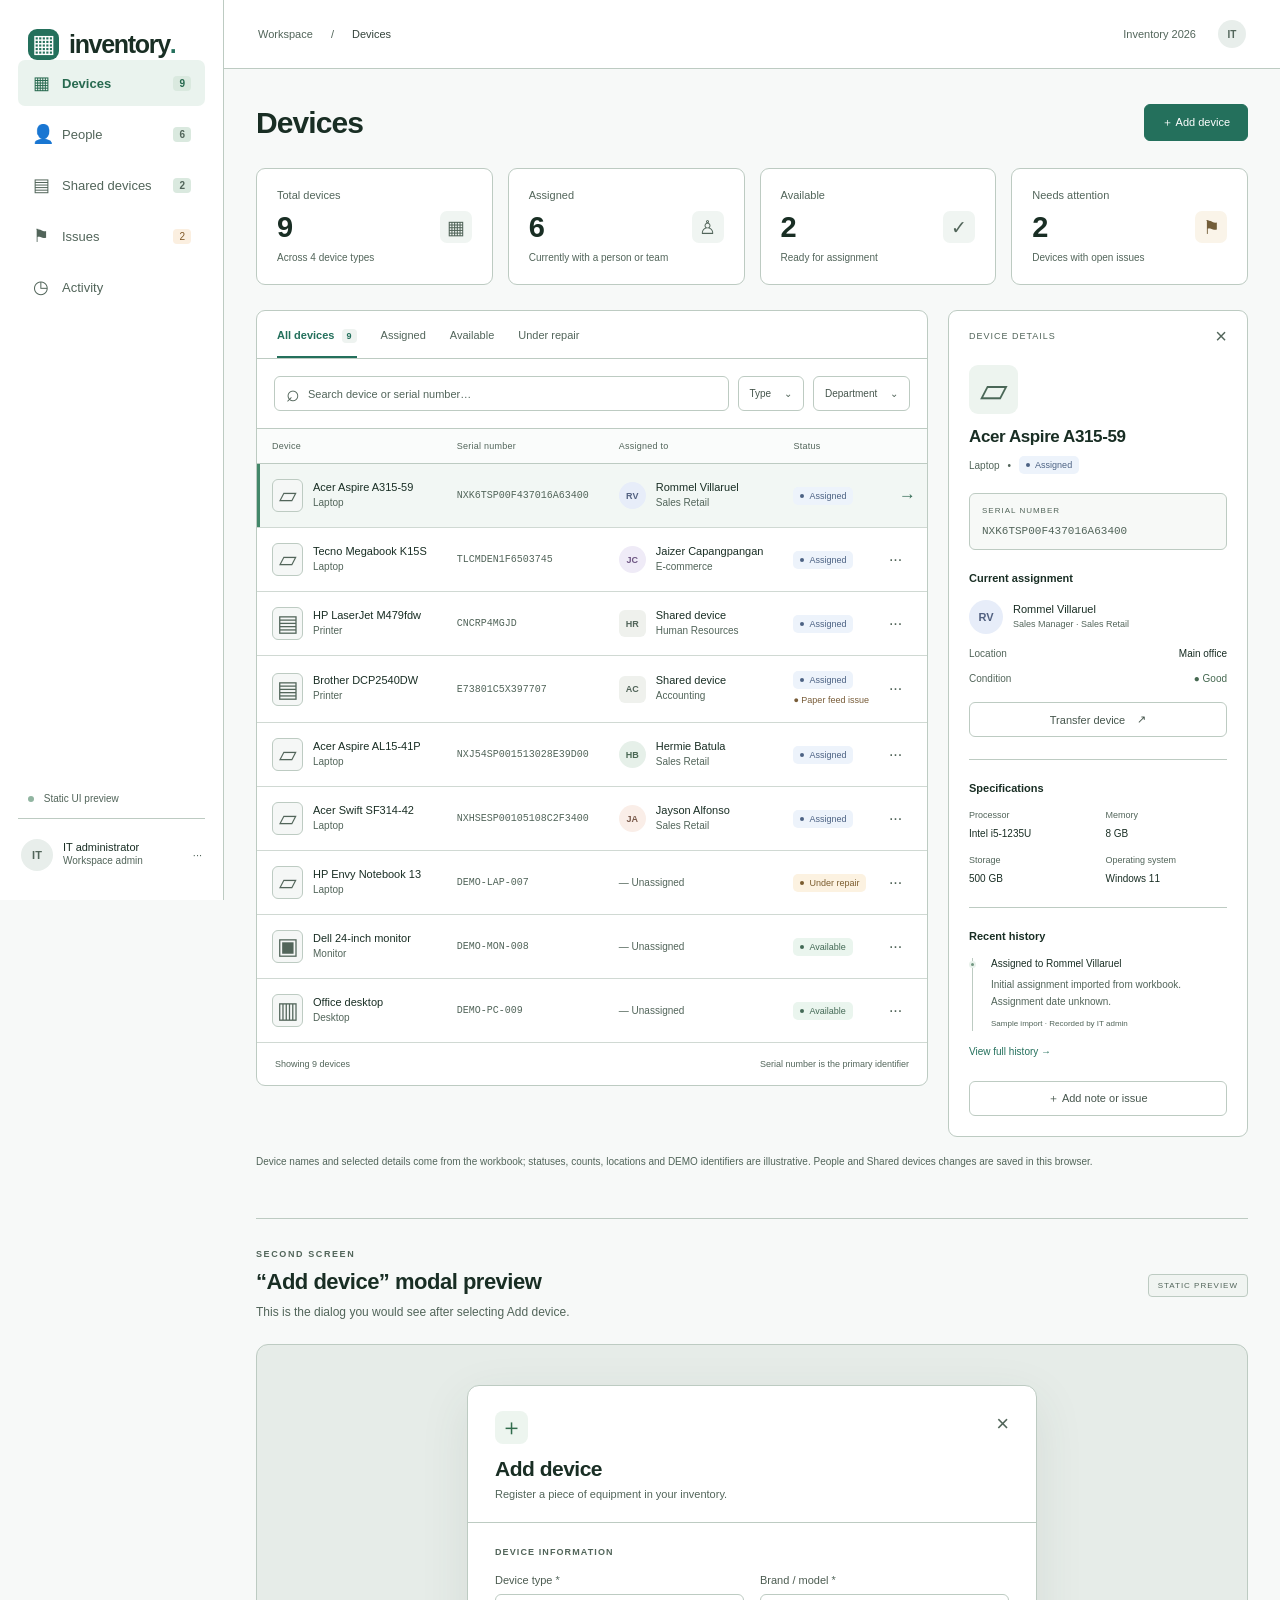
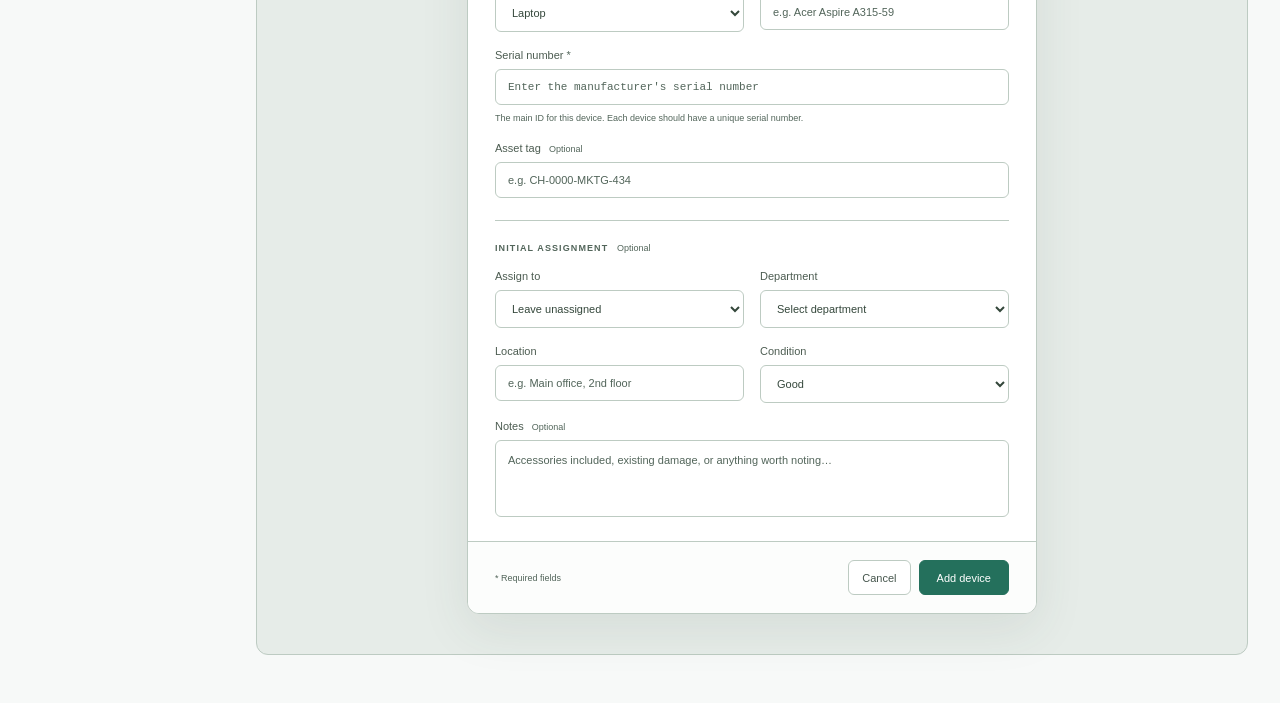
==== commit dc59fb9a: "feat(UI): improvements, dedicated drawer with animation." ====
--- a/index.html
+++ b/index.html
@@ -16,7 +16,7 @@
       <div class="brand"><span class="brand-icon">▦</span> inventory<span class="brand-dot">.</span></div>
       <nav aria-label="Mock navigation">
         <button class="nav-item active" data-view="devices"><span>▦</span> Devices <b>9</b></button>
-        <button class="nav-item" data-view="people"><span>♙</span> People <b id="nav-people-count">6</b></button>
+        <button class="nav-item" data-view="people"><span>👤</span> People <b id="nav-people-count">6</b></button>
         <button class="nav-item" data-view="shared"><span>▤</span> Shared devices <b>2</b></button>
         <button class="nav-item" data-view="issues"><span>⚑</span> Issues <i>2</i></button>
         <button class="nav-item" data-view="activity"><span>◷</span> Activity</button>
